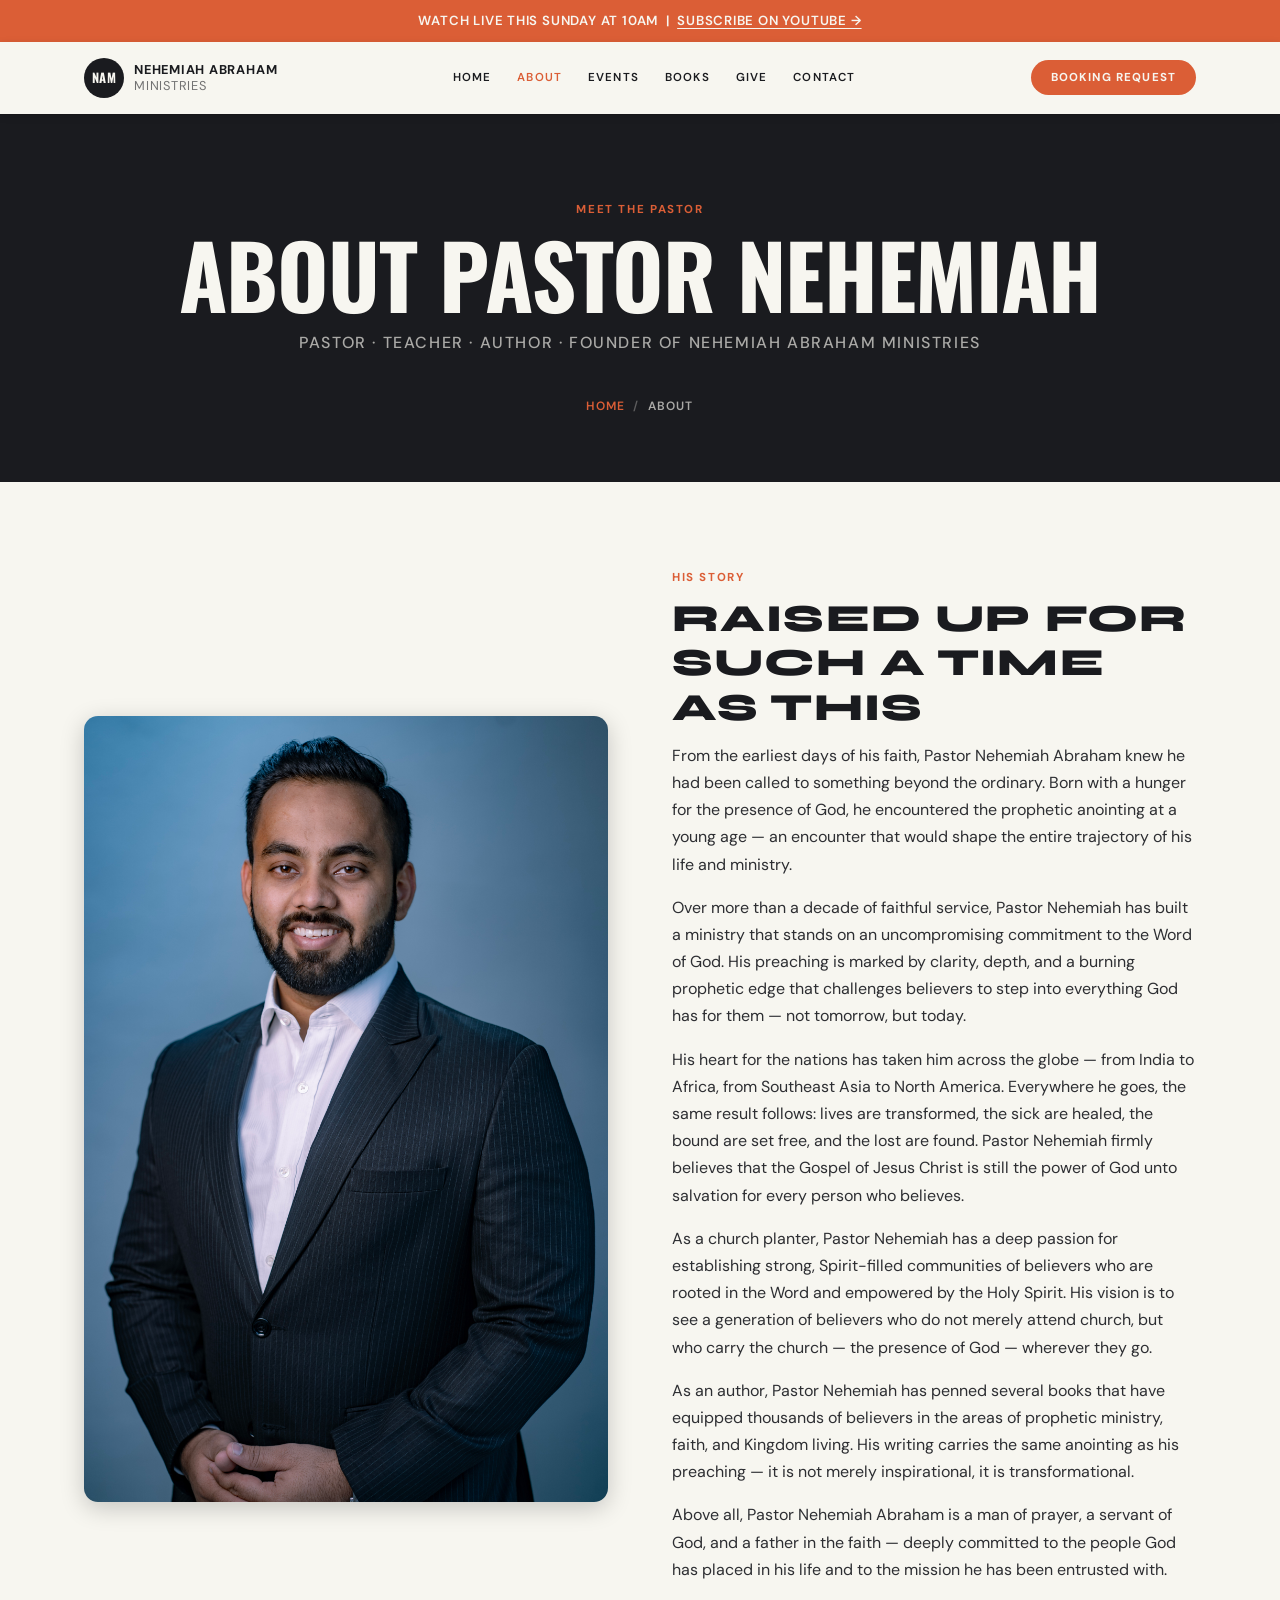
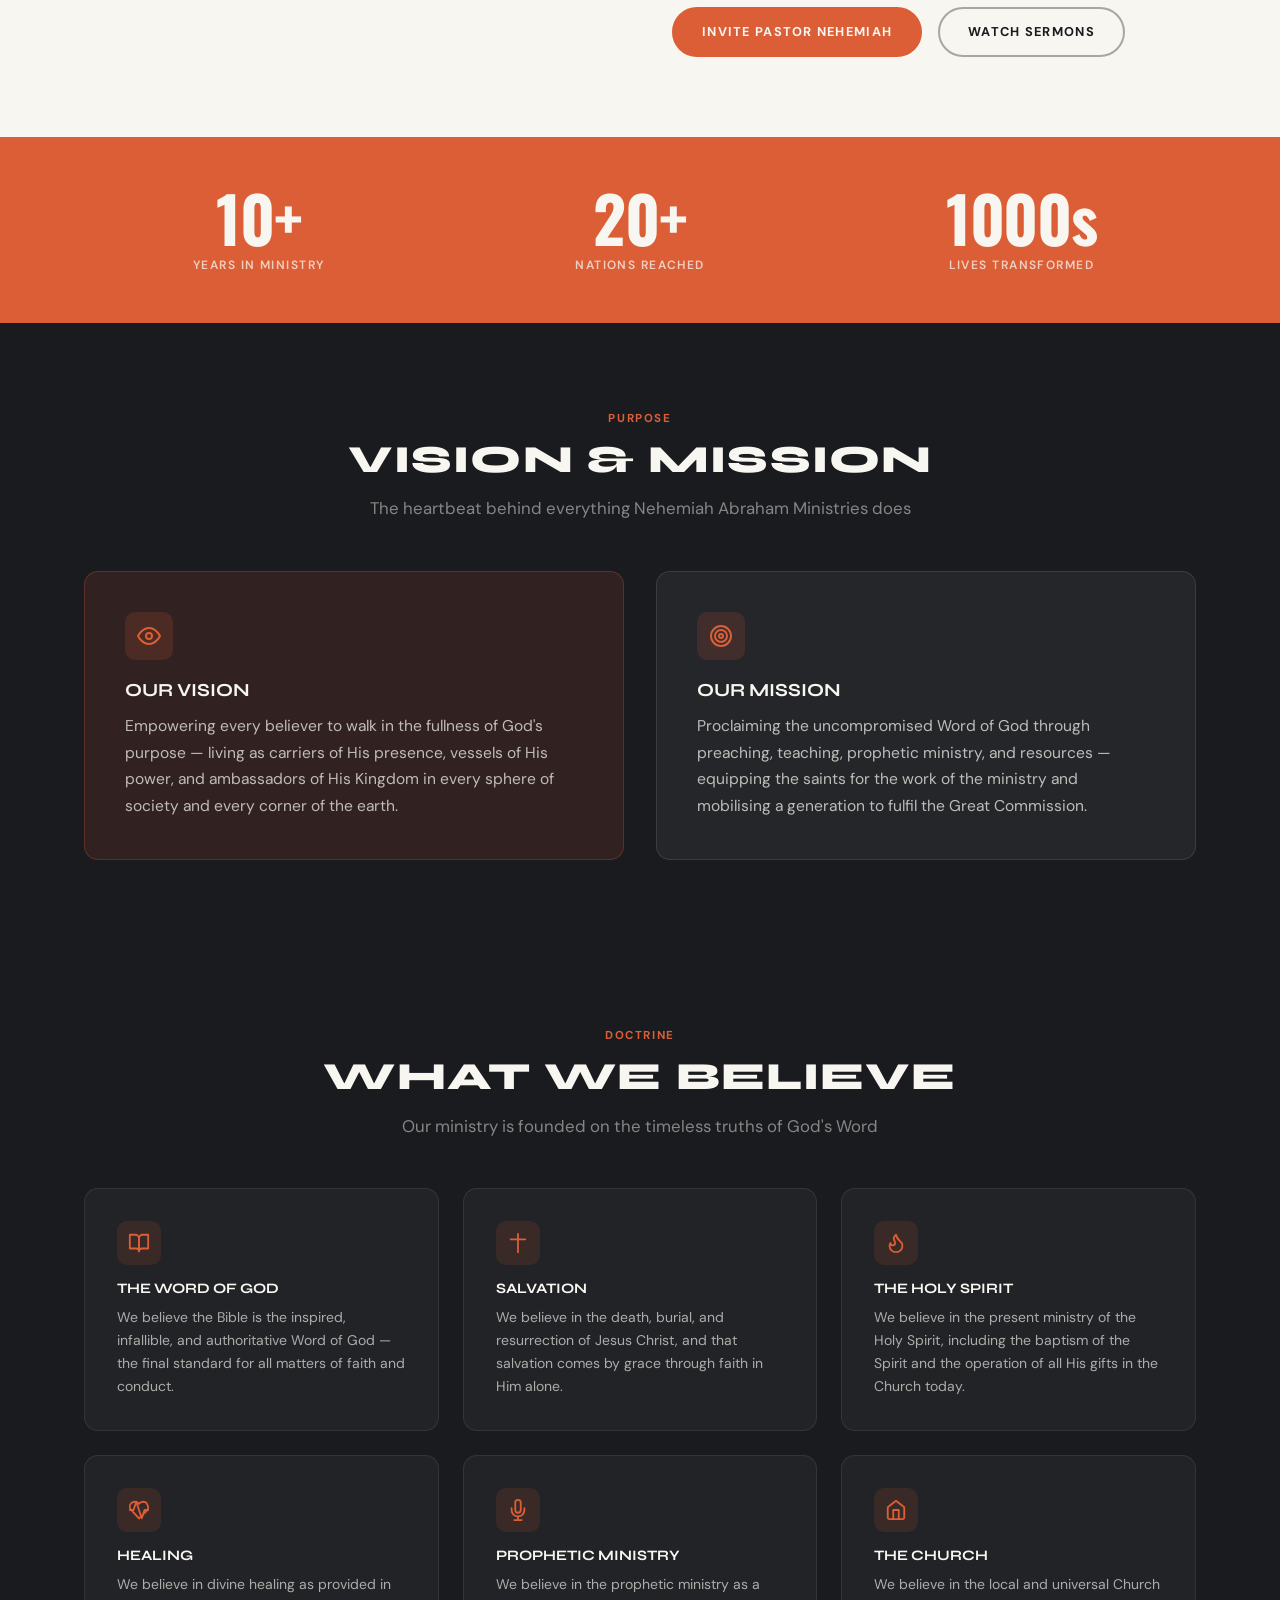
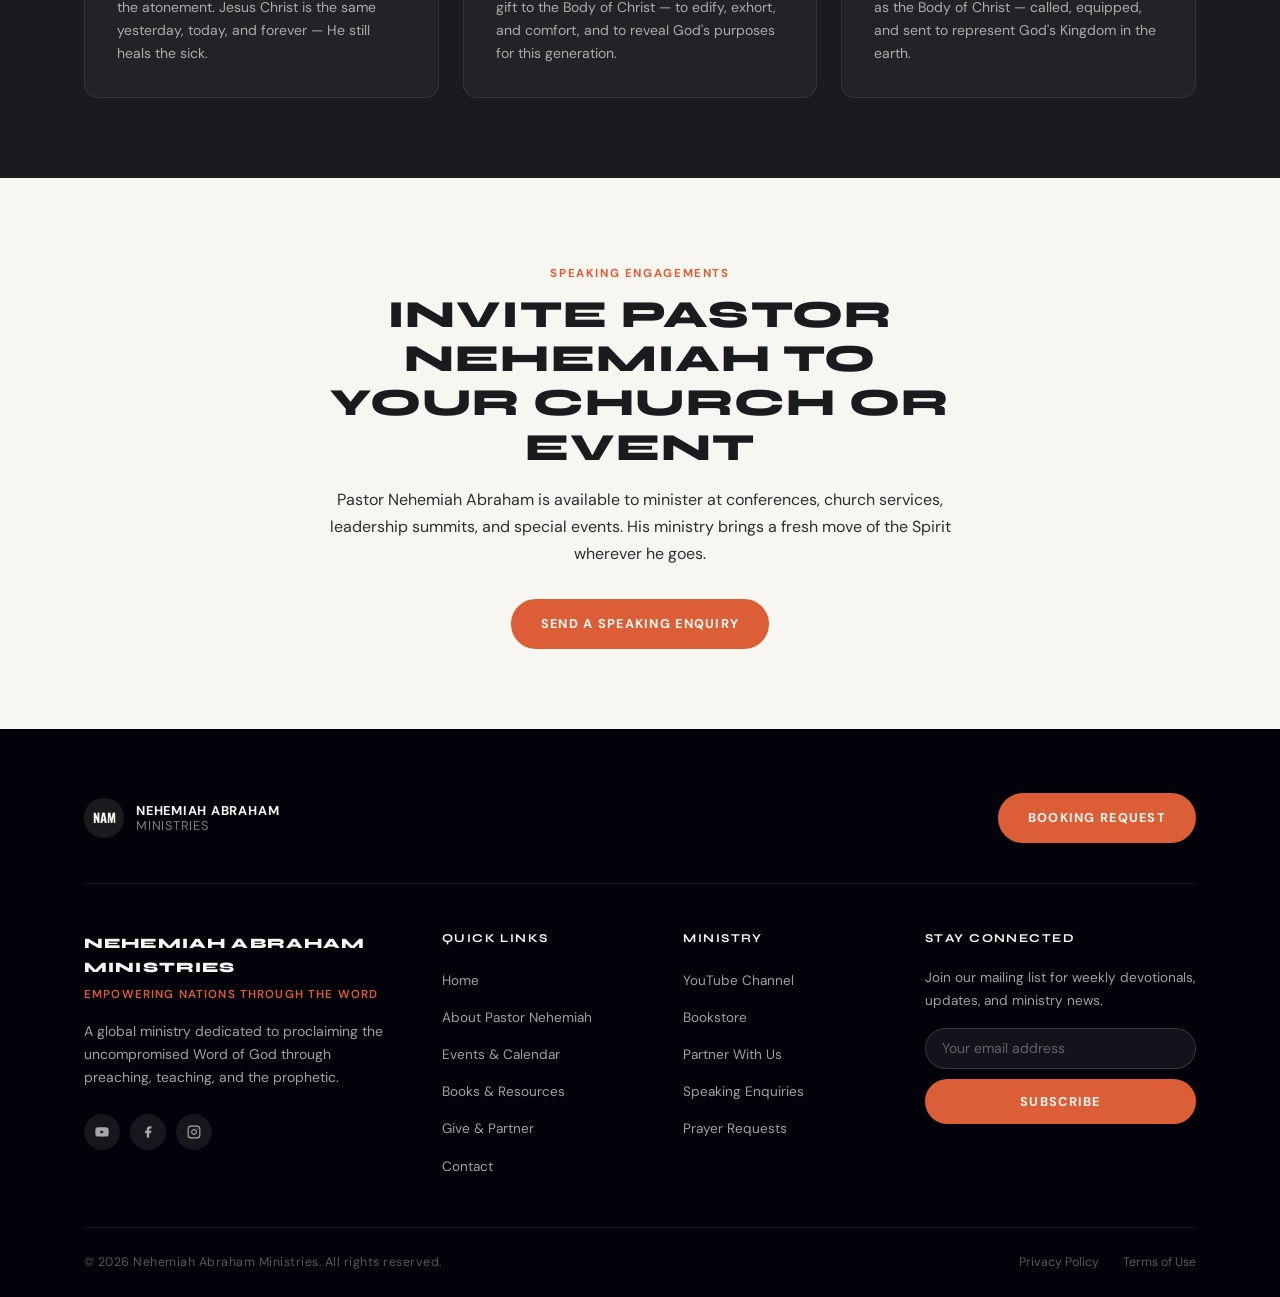
==== about.html @ fdcc4d50 "Initial commit — Nehemiah Abraham Ministries website" ====
<!DOCTYPE html>
<html lang="en">
<head>
  <meta charset="UTF-8" />
  <meta name="viewport" content="width=device-width, initial-scale=1.0" />
  <meta name="description" content="Learn about Pastor Nehemiah Abraham — pastor, teacher, author, and founder of Nehemiah Abraham Ministries." />
  <title>About Pastor Nehemiah Abraham | Nehemiah Abraham Ministries</title>
  <link rel="preconnect" href="https://fonts.googleapis.com" />
  <link rel="preconnect" href="https://fonts.gstatic.com" crossorigin />
  <link href="https://fonts.googleapis.com/css2?family=Oswald:wght@400;700&family=Syne:wght@700;800&family=DM+Sans:opsz,wght@9..40,400;9..40,500;9..40,600;9..40,700&display=swap" rel="stylesheet" />
  <link rel="stylesheet" href="css/style.css" />
</head>
<body>

  <a class="skip-link" href="#main">Skip to main content</a>

  <!-- ===== NOTICE BANNER ===== -->
  <div class="notice-banner">
    Watch LIVE this Sunday at 10AM &nbsp;|&nbsp;
    <a href="https://www.youtube.com/@PastorNehemiahAbraham" target="_blank" rel="noopener">Subscribe on YouTube &rarr;</a>
  </div>

  <!-- ===== NAVBAR ===== -->
  <header class="navbar">
    <div class="container">
      <div class="navbar__inner">
        <a href="index.html" class="navbar__brand">
          <div class="navbar__brand-icon">NAM</div>
          <div class="navbar__brand-name">
            Nehemiah Abraham
            <span>Ministries</span>
          </div>
        </a>
        <nav class="navbar__nav" id="nav-menu" aria-label="Main navigation">
          <a href="index.html">Home</a>
          <a href="about.html" aria-current="page">About</a>
          <a href="events.html">Events</a>
          <a href="store.html">Books</a>
          <a href="give.html">Give</a>
          <a href="contact.html">Contact</a>
        </nav>
        <a href="booking.html" class="navbar__cta">Booking Request</a>
        <button class="navbar__hamburger" id="hamburger" aria-label="Toggle menu" aria-expanded="false">
          <span></span><span></span><span></span>
        </button>
      </div>
    </div>
  </header>

  <main id="main">

    <!-- ===== PAGE HERO ===== -->
    <section class="page-hero">
      <div class="container">
        <span class="label-tag">Meet the Pastor</span>
        <h1>About Pastor Nehemiah</h1>
        <p>Pastor &middot; Teacher &middot; Author &middot; Founder of Nehemiah Abraham Ministries</p>
        <nav class="breadcrumb" aria-label="Breadcrumb">
          <a href="index.html">Home</a>
          <span class="breadcrumb-sep" aria-hidden="true">/</span>
          <span aria-current="page">About</span>
        </nav>
      </div>
    </section>

    <!-- ===== FULL BIO ===== -->
    <section class="section section--cream">
      <div class="container">
        <div class="about-split">

          <div class="about-split__img">
            <img src="images/11-DSC00060.jpg" alt="Pastor Nehemiah Abraham" width="560" height="700" loading="lazy" />
          </div>

          <div>
            <span class="label-tag">His Story</span>
            <h2 style="color:var(--dark);margin-bottom:0.75rem;">Raised Up for Such a Time as This</h2>

            <p>From the earliest days of his faith, Pastor Nehemiah Abraham knew he had been called to something beyond the ordinary. Born with a hunger for the presence of God, he encountered the prophetic anointing at a young age — an encounter that would shape the entire trajectory of his life and ministry.</p>

            <p>Over more than a decade of faithful service, Pastor Nehemiah has built a ministry that stands on an uncompromising commitment to the Word of God. His preaching is marked by clarity, depth, and a burning prophetic edge that challenges believers to step into everything God has for them — not tomorrow, but today.</p>

            <p>His heart for the nations has taken him across the globe — from India to Africa, from Southeast Asia to North America. Everywhere he goes, the same result follows: lives are transformed, the sick are healed, the bound are set free, and the lost are found. Pastor Nehemiah firmly believes that the Gospel of Jesus Christ is still the power of God unto salvation for every person who believes.</p>

            <p>As a church planter, Pastor Nehemiah has a deep passion for establishing strong, Spirit-filled communities of believers who are rooted in the Word and empowered by the Holy Spirit. His vision is to see a generation of believers who do not merely attend church, but who carry the church — the presence of God — wherever they go.</p>

            <p>As an author, Pastor Nehemiah has penned several books that have equipped thousands of believers in the areas of prophetic ministry, faith, and Kingdom living. His writing carries the same anointing as his preaching — it is not merely inspirational, it is transformational.</p>

            <p>Above all, Pastor Nehemiah Abraham is a man of prayer, a servant of God, and a father in the faith — deeply committed to the people God has placed in his life and to the mission he has been entrusted with.</p>

            <div style="display:flex;gap:1rem;flex-wrap:wrap;margin-top:1.5rem;">
              <a href="contact.html" class="btn btn--orange">Invite Pastor Nehemiah</a>
              <a href="https://www.youtube.com/@PastorNehemiahAbraham" target="_blank" rel="noopener" class="btn btn--outline-dark">Watch Sermons</a>
            </div>
          </div>

        </div>
      </div>
    </section>

    <!-- ===== STATS STRIP ===== -->
    <div class="stats-strip">
      <div class="container">
        <div class="stats-strip__inner">
          <div class="stat-item">
            <span class="stat-item__number">10+</span>
            <span class="stat-item__label">Years in Ministry</span>
          </div>
          <div class="stat-item">
            <span class="stat-item__number">20+</span>
            <span class="stat-item__label">Nations Reached</span>
          </div>
          <div class="stat-item">
            <span class="stat-item__number">1000s</span>
            <span class="stat-item__label">Lives Transformed</span>
          </div>
        </div>
      </div>
    </div>

    <!-- ===== VISION & MISSION ===== -->
    <section class="section section--dark">
      <div class="container">

        <div class="section__header">
          <span class="label-tag">Purpose</span>
          <h2 style="color:var(--cream);">Vision &amp; Mission</h2>
          <p style="color:var(--muted);">The heartbeat behind everything Nehemiah Abraham Ministries does</p>
        </div>

        <div class="vm-cards">

          <div class="vm-card vm-card--vision">
            <div class="vm-card__icon" aria-hidden="true">
              <!-- Eye / vision icon -->
              <svg width="24" height="24" viewBox="0 0 24 24" fill="none" stroke="currentColor" stroke-width="2" stroke-linecap="round" stroke-linejoin="round"><path d="M1 12s4-8 11-8 11 8 11 8-4 8-11 8-11-8-11-8z"/><circle cx="12" cy="12" r="3"/></svg>
            </div>
            <h3>Our Vision</h3>
            <p>Empowering every believer to walk in the fullness of God's purpose — living as carriers of His presence, vessels of His power, and ambassadors of His Kingdom in every sphere of society and every corner of the earth.</p>
          </div>

          <div class="vm-card vm-card--mission">
            <div class="vm-card__icon" aria-hidden="true">
              <!-- Target / mission icon -->
              <svg width="24" height="24" viewBox="0 0 24 24" fill="none" stroke="currentColor" stroke-width="2" stroke-linecap="round" stroke-linejoin="round"><circle cx="12" cy="12" r="10"/><circle cx="12" cy="12" r="6"/><circle cx="12" cy="12" r="2"/></svg>
            </div>
            <h3>Our Mission</h3>
            <p>Proclaiming the uncompromised Word of God through preaching, teaching, prophetic ministry, and resources — equipping the saints for the work of the ministry and mobilising a generation to fulfil the Great Commission.</p>
          </div>

        </div>

      </div>
    </section>

    <!-- ===== WHAT WE BELIEVE ===== -->
    <section class="section section--dark">
      <div class="container">

        <div class="section__header">
          <span class="label-tag">Doctrine</span>
          <h2 style="color:var(--cream);">What We Believe</h2>
          <p style="color:var(--muted);">Our ministry is founded on the timeless truths of God's Word</p>
        </div>

        <div class="doctrine-grid">

          <div class="doctrine-card">
            <div class="doctrine-card__icon" aria-hidden="true">
              <!-- Open book -->
              <svg viewBox="0 0 24 24" fill="none" stroke="currentColor" stroke-width="2" stroke-linecap="round" stroke-linejoin="round"><path d="M2 3h6a4 4 0 0 1 4 4v14a3 3 0 0 0-3-3H2z"/><path d="M22 3h-6a4 4 0 0 0-4 4v14a3 3 0 0 1 3-3h7z"/></svg>
            </div>
            <h4>The Word of God</h4>
            <p>We believe the Bible is the inspired, infallible, and authoritative Word of God — the final standard for all matters of faith and conduct.</p>
          </div>

          <div class="doctrine-card">
            <div class="doctrine-card__icon" aria-hidden="true">
              <!-- Cross -->
              <svg viewBox="0 0 24 24" fill="none" stroke="currentColor" stroke-width="2" stroke-linecap="round" stroke-linejoin="round"><line x1="12" y1="2" x2="12" y2="22"/><line x1="4" y1="8" x2="20" y2="8"/></svg>
            </div>
            <h4>Salvation</h4>
            <p>We believe in the death, burial, and resurrection of Jesus Christ, and that salvation comes by grace through faith in Him alone.</p>
          </div>

          <div class="doctrine-card">
            <div class="doctrine-card__icon" aria-hidden="true">
              <!-- Flame -->
              <svg viewBox="0 0 24 24" fill="none" stroke="currentColor" stroke-width="2" stroke-linecap="round" stroke-linejoin="round"><path d="M8.5 14.5A2.5 2.5 0 0 0 11 12c0-1.38-.5-2-1-3-1.072-2.143-.224-4.054 2-6 .5 2.5 2 4.9 4 6.5 2 1.6 3 3.5 3 5.5a7 7 0 1 1-14 0c0-1.153.433-2.294 1-3a2.5 2.5 0 0 0 2.5 2.5z"/></svg>
            </div>
            <h4>The Holy Spirit</h4>
            <p>We believe in the present ministry of the Holy Spirit, including the baptism of the Spirit and the operation of all His gifts in the Church today.</p>
          </div>

          <div class="doctrine-card">
            <div class="doctrine-card__icon" aria-hidden="true">
              <!-- Heart pulse -->
              <svg viewBox="0 0 24 24" fill="none" stroke="currentColor" stroke-width="2" stroke-linecap="round" stroke-linejoin="round"><path d="M20.42 4.58a5.4 5.4 0 0 0-7.65 0l-.77.78-.77-.78a5.4 5.4 0 0 0-7.65 7.65l1.06 1.06L12 21.23l7.36-7.14 1.06-1.06a5.4 5.4 0 0 0 0-7.65z"/><polyline points="22 12 18 12 15 21 9 3 6 12 2 12"/></svg>
            </div>
            <h4>Healing</h4>
            <p>We believe in divine healing as provided in the atonement. Jesus Christ is the same yesterday, today, and forever — He still heals the sick.</p>
          </div>

          <div class="doctrine-card">
            <div class="doctrine-card__icon" aria-hidden="true">
              <!-- Mic -->
              <svg viewBox="0 0 24 24" fill="none" stroke="currentColor" stroke-width="2" stroke-linecap="round" stroke-linejoin="round"><path d="M12 1a3 3 0 0 0-3 3v8a3 3 0 0 0 6 0V4a3 3 0 0 0-3-3z"/><path d="M19 10v2a7 7 0 0 1-14 0v-2"/><line x1="12" y1="19" x2="12" y2="23"/><line x1="8" y1="23" x2="16" y2="23"/></svg>
            </div>
            <h4>Prophetic Ministry</h4>
            <p>We believe in the prophetic ministry as a gift to the Body of Christ — to edify, exhort, and comfort, and to reveal God's purposes for this generation.</p>
          </div>

          <div class="doctrine-card">
            <div class="doctrine-card__icon" aria-hidden="true">
              <!-- Building / church -->
              <svg viewBox="0 0 24 24" fill="none" stroke="currentColor" stroke-width="2" stroke-linecap="round" stroke-linejoin="round"><path d="M3 9l9-7 9 7v11a2 2 0 0 1-2 2H5a2 2 0 0 1-2-2z"/><polyline points="9 22 9 12 15 12 15 22"/></svg>
            </div>
            <h4>The Church</h4>
            <p>We believe in the local and universal Church as the Body of Christ — called, equipped, and sent to represent God's Kingdom in the earth.</p>
          </div>

        </div>

      </div>
    </section>

    <!-- ===== SPEAKING CTA ===== -->
    <section class="section section--cream">
      <div class="container">
        <div class="speaking-cta">
          <span class="label-tag">Speaking Engagements</span>
          <h2 style="color:var(--dark);">Invite Pastor Nehemiah to Your Church or Event</h2>
          <p>Pastor Nehemiah Abraham is available to minister at conferences, church services, leadership summits, and special events. His ministry brings a fresh move of the Spirit wherever he goes.</p>
          <a href="contact.html" class="btn btn--orange">Send a Speaking Enquiry</a>
        </div>
      </div>
    </section>

  </main>

  <!-- ===== FOOTER ===== -->
  <footer class="footer">
    <div class="container">

      <div class="footer__top-bar">
        <div class="footer__brand-logo">
          <div class="footer__brand-logo-icon">NAM</div>
          <div class="footer__brand-logo-name">
            Nehemiah Abraham
            <span>Ministries</span>
          </div>
        </div>
        <a href="booking.html" class="btn btn--orange">Booking Request</a>
      </div>

      <div class="footer__grid">
        <div class="footer__col">
          <p class="footer__brand-name">Nehemiah Abraham Ministries</p>
          <p class="footer__brand-sub">Empowering Nations Through the Word</p>
          <p class="footer__tagline">A global ministry dedicated to proclaiming the uncompromised Word of God through preaching, teaching, and the prophetic.</p>
          <div class="footer__social">
            <a href="https://www.youtube.com/@PastorNehemiahAbraham" target="_blank" rel="noopener" class="footer__social-link" aria-label="YouTube">
              <svg width="16" height="16" viewBox="0 0 24 24" fill="currentColor" aria-hidden="true"><path d="M21.8 8s-.2-1.4-.8-2c-.8-.8-1.7-.8-2.1-.9C16.2 5 12 5 12 5s-4.2 0-6.9.1c-.4.1-1.3.1-2.1.9C2.4 6.6 2.2 8 2.2 8S2 9.6 2 11.2v1.5C2 14.3 2.2 16 2.2 16s.2 1.4.8 2c.8.8 1.8.8 2.3.9C6.8 19 12 19 12 19s4.2 0 6.9-.2c.4-.1 1.3-.1 2.1-.9.6-.6.8-2 .8-2S22 14.3 22 12.7v-1.5C22 9.6 21.8 8 21.8 8zM9.7 14.5v-5l5.7 2.5-5.7 2.5z"/></svg>
            </a>
            <a href="#" class="footer__social-link" aria-label="Facebook">
              <svg width="14" height="14" viewBox="0 0 24 24" fill="currentColor" aria-hidden="true"><path d="M18 2h-3a5 5 0 00-5 5v3H7v4h3v8h4v-8h3l1-4h-4V7a1 1 0 011-1h3z"/></svg>
            </a>
            <a href="#" class="footer__social-link" aria-label="Instagram">
              <svg width="14" height="14" viewBox="0 0 24 24" fill="none" stroke="currentColor" stroke-width="2" stroke-linecap="round" stroke-linejoin="round" aria-hidden="true"><rect x="2" y="2" width="20" height="20" rx="5" ry="5"/><path d="M16 11.37A4 4 0 1112.63 8 4 4 0 0116 11.37z"/><line x1="17.5" y1="6.5" x2="17.51" y2="6.5"/></svg>
            </a>
          </div>
        </div>
        <div class="footer__col">
          <h4>Quick Links</h4>
          <ul class="footer__links">
            <li><a href="index.html">Home</a></li>
            <li><a href="about.html">About Pastor Nehemiah</a></li>
            <li><a href="events.html">Events &amp; Calendar</a></li>
            <li><a href="store.html">Books &amp; Resources</a></li>
            <li><a href="give.html">Give &amp; Partner</a></li>
            <li><a href="contact.html">Contact</a></li>
          </ul>
        </div>
        <div class="footer__col">
          <h4>Ministry</h4>
          <ul class="footer__links">
            <li><a href="https://www.youtube.com/@PastorNehemiahAbraham" target="_blank" rel="noopener">YouTube Channel</a></li>
            <li><a href="store.html">Bookstore</a></li>
            <li><a href="give.html">Partner With Us</a></li>
            <li><a href="contact.html">Speaking Enquiries</a></li>
            <li><a href="give.html">Prayer Requests</a></li>
          </ul>
        </div>
        <div class="footer__col">
          <h4>Stay Connected</h4>
          <form action="#" onsubmit="return false" class="footer__newsletter-form">
            <p>Join our mailing list for weekly devotionals, updates, and ministry news.</p>
            <input type="email" placeholder="Your email address" aria-label="Email address" />
            <button type="submit" class="btn btn--orange">Subscribe</button>
          </form>
        </div>
      </div>

      <div class="footer__bottom">
        <p class="footer__copyright">&copy; 2026 Nehemiah Abraham Ministries. All rights reserved.</p>
        <div class="footer__bottom-links">
          <a href="#">Privacy Policy</a>
          <a href="#">Terms of Use</a>
        </div>
      </div>

    </div>
  </footer>

  <script>
    const hamburger = document.getElementById('hamburger');
    const navMenu = document.getElementById('nav-menu');
    hamburger.addEventListener('click', function() {
      const isOpen = navMenu.classList.toggle('is-open');
      hamburger.classList.toggle('is-open', isOpen);
      hamburger.setAttribute('aria-expanded', String(isOpen));
    });
    document.querySelectorAll('.navbar__nav a').forEach(link => {
      link.addEventListener('click', () => {
        navMenu.classList.remove('is-open');
        hamburger.classList.remove('is-open');
        hamburger.setAttribute('aria-expanded', 'false');
      });
    });
  </script>

</body>
</html>
---- css/style.css ----
/* ============================================================
   NEHEMIAH ABRAHAM MINISTRIES — STYLESHEET
   Inspired by pastorsam.com design aesthetic
   ============================================================ */

/* ============================================================
   1. GOOGLE FONTS + CSS CUSTOM PROPERTIES
   ============================================================ */
@import url('https://fonts.googleapis.com/css2?family=Oswald:wght@400;700&family=Syne:wght@700;800&family=DM+Sans:opsz,wght@9..40,400;9..40,500;9..40,600;9..40,700&display=swap');

:root {
  --cream:        #F7F6F0;
  --cream-dim:    rgba(247,246,240,0.72);
  --orange:       #DB5E36;
  --orange-dark:  #B84D2A;
  --black:        #03020B;
  --dark:         #1A1B1F;
  --body-text:    #2D2E32;
  --muted:        rgba(247,246,240,0.65);

  --font-display: 'Oswald', sans-serif;
  --font-heading: 'Syne', sans-serif;
  --font-body:    'DM Sans', system-ui, sans-serif;

  --radius-btn:   999px;
  --radius-card:  8px;
  --radius-lg:    14px;
  --shadow-sm:    0 2px 8px rgba(0,0,0,0.12);
  --shadow-md:    0 6px 24px rgba(0,0,0,0.2);
  --transition:   0.22s ease;
  --max-w:        1160px;
  --nav-h:        72px;
}

/* ============================================================
   2. RESET & BASE
   ============================================================ */
*, *::before, *::after {
  box-sizing: border-box;
  margin: 0;
  padding: 0;
}

html {
  scroll-behavior: smooth;
  -webkit-text-size-adjust: 100%;
}

body {
  font-family: var(--font-body);
  font-size: 1rem;
  line-height: 1.7;
  color: var(--body-text);
  background: var(--cream);
  -webkit-font-smoothing: antialiased;
}

img, video, iframe {
  max-width: 100%;
  display: block;
}

a {
  color: inherit;
  text-decoration: none;
  transition: color var(--transition);
}

ul { list-style: none; }

p { margin-bottom: 1rem; }
p:last-child { margin-bottom: 0; }

/* ============================================================
   3. FOCUS / ACCESSIBILITY
   ============================================================ */
.skip-link {
  position: absolute;
  top: -100%;
  left: 1rem;
  z-index: 9999;
  background: var(--orange);
  color: var(--cream);
  font-family: var(--font-body);
  font-weight: 700;
  font-size: 0.875rem;
  padding: 0.5rem 1.25rem;
  border-radius: var(--radius-btn);
  text-transform: uppercase;
  letter-spacing: 0.1em;
  transition: top var(--transition);
}
.skip-link:focus-visible {
  top: 1rem;
  outline: 3px solid var(--cream);
  outline-offset: 2px;
}

:focus-visible {
  outline: 2px solid var(--orange);
  outline-offset: 3px;
}

/* ============================================================
   4. TYPOGRAPHY
   ============================================================ */
h1, h2, h3, h4, h5, h6 {
  line-height: 1.15;
  text-transform: uppercase;
}

h2 {
  font-family: var(--font-heading);
  font-weight: 800;
  font-size: clamp(1.6rem, 3.5vw, 2.4rem);
  letter-spacing: 0.03em;
}

h3 {
  font-family: var(--font-heading);
  font-weight: 700;
  font-size: clamp(1.1rem, 2vw, 1.35rem);
}

h4 {
  font-family: var(--font-heading);
  font-weight: 700;
  font-size: 1rem;
}

.label-tag {
  display: inline-block;
  font-family: var(--font-body);
  font-size: 0.72rem;
  font-weight: 700;
  letter-spacing: 0.14em;
  text-transform: uppercase;
  color: var(--orange);
  margin-bottom: 0.6rem;
}

/* ============================================================
   5. LAYOUT UTILITIES
   ============================================================ */
.container {
  width: 100%;
  max-width: var(--max-w);
  margin-inline: auto;
  padding-inline: 1.5rem;
}

.section {
  padding-block: 5rem;
}

.section--cream { background: var(--cream); color: var(--body-text); }
.section--dark   { background: var(--dark);  color: var(--cream); }
.section--black  { background: var(--black); color: var(--cream); }

.section__header {
  text-align: center;
  margin-bottom: 3rem;
}
.section__header h2 { margin-bottom: 0.5rem; }
.section__header p  { margin-top: 0.75rem; opacity: 0.75; font-size: 1.05rem; }

.section__cta-link {
  text-align: center;
  margin-top: 2.5rem;
}
.section__cta-link a {
  font-family: var(--font-body);
  font-weight: 600;
  font-size: 0.875rem;
  letter-spacing: 0.1em;
  text-transform: uppercase;
  color: var(--orange);
  border-bottom: 1px solid var(--orange);
  padding-bottom: 2px;
  transition: opacity var(--transition);
}
.section__cta-link a:hover { opacity: 0.75; }

/* ============================================================
   6. NOTICE BANNER
   ============================================================ */
.notice-banner {
  background: var(--orange);
  color: var(--cream);
  text-align: center;
  padding: 0.6rem 1rem;
  font-family: var(--font-body);
  font-size: 0.825rem;
  font-weight: 600;
  letter-spacing: 0.06em;
  text-transform: uppercase;
}
.notice-banner a {
  color: var(--cream);
  text-decoration: underline;
  text-underline-offset: 3px;
}
.notice-banner a:hover { opacity: 0.8; }

/* ============================================================
   7. NAVBAR
   ============================================================ */
.navbar {
  position: sticky;
  top: 0;
  z-index: 1000;
  background: var(--cream);
  box-shadow: 0 1px 0 rgba(0,0,0,0.08), var(--shadow-sm);
  height: var(--nav-h);
}

.navbar__inner {
  display: flex;
  align-items: center;
  gap: 1.5rem;
  height: var(--nav-h);
}

.navbar__brand {
  display: flex;
  align-items: center;
  gap: 0.625rem;
  flex-shrink: 0;
  text-decoration: none;
}

.navbar__brand-icon {
  width: 40px;
  height: 40px;
  border-radius: 50%;
  background: var(--dark);
  color: var(--cream);
  font-family: var(--font-display);
  font-weight: 700;
  font-size: 0.8rem;
  letter-spacing: 0.05em;
  display: flex;
  align-items: center;
  justify-content: center;
  flex-shrink: 0;
}

.navbar__brand-name {
  font-family: var(--font-body);
  font-weight: 700;
  font-size: 0.8rem;
  text-transform: uppercase;
  letter-spacing: 0.06em;
  color: var(--dark);
  line-height: 1.2;
}
.navbar__brand-name span {
  display: block;
  font-weight: 400;
  opacity: 0.6;
}

.navbar__nav {
  display: flex;
  align-items: center;
  gap: 0.125rem;
  margin-inline: auto;
}

.navbar__nav a {
  font-family: var(--font-body);
  font-weight: 600;
  font-size: 0.72rem;
  text-transform: uppercase;
  letter-spacing: 0.1em;
  color: var(--dark);
  padding: 0.375rem 0.75rem;
  border-radius: 4px;
  transition: color var(--transition), background var(--transition);
}
.navbar__nav a:hover,
.navbar__nav a.active,
.navbar__nav a[aria-current="page"] {
  color: var(--orange);
}

.navbar__cta {
  flex-shrink: 0;
  background: var(--orange);
  color: var(--cream);
  font-family: var(--font-body);
  font-weight: 700;
  font-size: 0.72rem;
  text-transform: uppercase;
  letter-spacing: 0.1em;
  padding: 0.5rem 1.25rem;
  border-radius: var(--radius-btn);
  transition: background var(--transition);
  white-space: nowrap;
}
.navbar__cta:hover { background: var(--orange-dark); color: var(--cream); }

.navbar__hamburger {
  display: none;
  flex-direction: column;
  justify-content: center;
  align-items: center;
  gap: 5px;
  width: 44px;
  height: 44px;
  padding: 10px;
  background: none;
  border: none;
  cursor: pointer;
  flex-shrink: 0;
  border-radius: 4px;
}
.navbar__hamburger span {
  display: block;
  width: 22px;
  height: 2px;
  background: var(--dark);
  border-radius: 2px;
  transition: transform var(--transition), opacity var(--transition);
  transform-origin: center;
}
.navbar__hamburger:focus-visible {
  outline: 2px solid var(--orange);
  outline-offset: 2px;
}
.navbar__hamburger.is-open span:nth-child(1) { transform: translateY(7px) rotate(45deg); }
.navbar__hamburger.is-open span:nth-child(2) { opacity: 0; }
.navbar__hamburger.is-open span:nth-child(3) { transform: translateY(-7px) rotate(-45deg); }

/* ============================================================
   8. HERO (index only)
   ============================================================ */
.hero {
  background: var(--dark);
  height: 720px;
  display: grid;
  grid-template-columns: 1fr 1fr;
  align-items: stretch;
  overflow: hidden;
}

.hero__content {
  display: flex;
  flex-direction: column;
  justify-content: center;
  padding-top: 4rem;
  padding-bottom: 5rem;
  padding-left: clamp(2rem, 6vw, 6rem);
  padding-right: 3rem;
}

.hero__label {
  font-family: var(--font-body);
  font-size: 0.72rem;
  font-weight: 700;
  text-transform: uppercase;
  letter-spacing: 0.14em;
  color: var(--orange);
  margin-bottom: 1.5rem;
}

.hero__stacked {
  line-height: 0.92;
  margin-bottom: 1.5rem;
}
.hero__stacked .line-display {
  display: block;
  font-family: var(--font-display);
  font-weight: 700;
  font-size: clamp(3rem, 7.5vw, 6.5rem);
  text-transform: uppercase;
  letter-spacing: -0.01em;
}
.hero__stacked .line-heading {
  display: block;
  font-family: var(--font-heading);
  font-weight: 800;
  font-size: clamp(1.4rem, 3.5vw, 2.6rem);
  text-transform: uppercase;
  letter-spacing: 0.08em;
  margin-block: 0.5rem;
}
.hero__stacked .c-orange { color: var(--orange); }
.hero__stacked .c-cream  { color: var(--cream); }

.hero__body {
  color: var(--cream-dim);
  font-size: 1.05rem;
  margin-bottom: 2rem;
  max-width: 480px;
}

.hero__actions {
  display: flex;
  gap: 1rem;
  flex-wrap: wrap;
  margin-bottom: 1.5rem;
}

.hero__trust {
  display: flex;
  align-items: center;
  gap: 0.5rem;
  font-family: var(--font-body);
  font-size: 0.8rem;
  color: var(--muted);
  letter-spacing: 0.04em;
}
.hero__trust svg { flex-shrink: 0; color: var(--orange); }

.hero__image-col {
  position: relative;
  overflow: hidden;
}
.hero__image-col::before {
  content: '';
  position: absolute;
  inset: 0;
  left: 0;
  width: 120px;
  background: linear-gradient(to right, var(--dark), transparent);
  z-index: 1;
  pointer-events: none;
}
.hero__image-col img {
  width: 100%;
  height: 100%;
  object-fit: cover;
  object-position: center center;
}

/* ============================================================
   9. MARQUEE STRIP
   ============================================================ */
.marquee-section {
  background: var(--black);
  overflow: hidden;
  padding-block: 0;
  border-bottom: 3px solid var(--orange);
}

.marquee-section__track {
  display: flex;
  gap: 0;
  white-space: nowrap;
  animation: marquee-scroll 22s linear infinite;
}

.marquee-section__item {
  display: inline-flex;
  align-items: center;
  gap: 1.25rem;
  padding-inline: 2.5rem;
  padding-block: 1rem;
}

.marquee-section__word {
  font-family: var(--font-display);
  font-weight: 700;
  text-transform: uppercase;
  color: var(--cream);
  line-height: 1;
}

.marquee-section__word--sm {
  font-size: clamp(1rem, 2vw, 1.4rem);
  letter-spacing: 0.12em;
  opacity: 0.75;
}

.marquee-section__word--lg {
  font-size: clamp(2rem, 4vw, 3.25rem);
  letter-spacing: -0.01em;
}

.marquee-section__logo {
  display: flex;
  align-items: center;
  justify-content: center;
  width: clamp(36px, 4vw, 52px);
  height: clamp(36px, 4vw, 52px);
  border-radius: 50%;
  border: 2px solid rgba(247,246,240,0.4);
  font-family: var(--font-display);
  font-weight: 700;
  font-size: clamp(0.6rem, 1.2vw, 0.85rem);
  color: var(--cream);
  flex-shrink: 0;
  letter-spacing: 0.05em;
}

@keyframes marquee-scroll {
  from { transform: translateX(0); }
  to   { transform: translateX(-50%); }
}

@media (prefers-reduced-motion: reduce) {
  .marquee-section__track { animation: none; }
}

/* ============================================================
   10. ABOUT SPLIT
   ============================================================ */
.about-split {
  display: grid;
  grid-template-columns: 1fr 1fr;
  gap: 4rem;
  align-items: center;
}

.about-split__img {
  position: relative;
  border-radius: var(--radius-lg);
  overflow: hidden;
  box-shadow: var(--shadow-md);
}
.about-split__img img {
  width: 100%;
  height: 100%;
  object-fit: cover;
  display: block;
}

.about-split__text h2 {
  color: var(--dark);
  margin-bottom: 0.5rem;
}

.about-split__text p {
  color: var(--body-text);
  margin-bottom: 1rem;
}

/* Big editorial heading variant for about snippet on index */
.about-split__heading-editorial {
  font-family: var(--font-display);
  font-weight: 700;
  font-size: clamp(3rem, 7vw, 5.5rem);
  text-transform: uppercase;
  line-height: 0.9;
  margin-bottom: 1.5rem;
}
.about-split__heading-editorial .line-orange { color: var(--orange); }
.about-split__heading-editorial .line-dark   { color: var(--dark); }

/* ============================================================
   11. BUTTONS
   ============================================================ */
.btn {
  display: inline-flex;
  align-items: center;
  gap: 0.5rem;
  font-family: var(--font-body);
  font-weight: 700;
  font-size: 0.8rem;
  text-transform: uppercase;
  letter-spacing: 0.1em;
  padding: 0.75rem 1.75rem;
  border-radius: var(--radius-btn);
  border: 2px solid transparent;
  cursor: pointer;
  transition: background var(--transition), color var(--transition), border-color var(--transition);
  text-decoration: none;
  white-space: nowrap;
}

.btn--orange {
  background: var(--orange);
  color: var(--cream);
  border-color: var(--orange);
}
.btn--orange:hover { background: var(--orange-dark); border-color: var(--orange-dark); color: var(--cream); }

.btn--dark {
  background: var(--dark);
  color: var(--cream);
  border-color: var(--dark);
}
.btn--dark:hover { background: var(--cream); color: var(--dark); border-color: var(--dark); }

.btn--cream {
  background: var(--cream);
  color: var(--dark);
  border-color: var(--cream);
}
.btn--cream:hover { background: transparent; color: var(--cream); border-color: var(--cream); }

.btn--outline {
  background: transparent;
  color: var(--cream);
  border-color: rgba(247,246,240,0.45);
}
.btn--outline:hover { background: var(--cream); color: var(--dark); border-color: var(--cream); }

.btn--outline-dark {
  background: transparent;
  color: var(--dark);
  border-color: rgba(45,46,50,0.4);
}
.btn--outline-dark:hover { background: var(--dark); color: var(--cream); border-color: var(--dark); }

/* ============================================================
   12. SERMON CARDS
   ============================================================ */
.sermons-grid {
  display: grid;
  grid-template-columns: repeat(3, 1fr);
  gap: 1.5rem;
}

.sermon-card {
  background: rgba(255,255,255,0.05);
  border-radius: var(--radius-lg);
  overflow: hidden;
  border: 1px solid rgba(247,246,240,0.08);
  transition: transform var(--transition), box-shadow var(--transition);
}
.sermon-card:hover {
  transform: translateY(-4px);
  box-shadow: var(--shadow-md);
}

.sermon-card__thumb {
  position: relative;
  aspect-ratio: 16/9;
  background: linear-gradient(135deg, #2a1f17 0%, #4a2510 100%);
  display: flex;
  align-items: center;
  justify-content: center;
}
.sermon-card__thumb--2 { background: linear-gradient(135deg, #0d4a72 0%, #1A6FA8 100%); }
.sermon-card__thumb--3 { background: linear-gradient(135deg, #1A2332 0%, #2d7db5 100%); }

.sermon-card__thumb-text {
  position: absolute;
  top: 0.75rem;
  left: 0.75rem;
  font-family: var(--font-body);
  font-size: 0.65rem;
  font-weight: 600;
  text-transform: uppercase;
  letter-spacing: 0.1em;
  color: rgba(247,246,240,0.6);
}

.sermon-card__play {
  width: 52px;
  height: 52px;
  border-radius: 50%;
  background: rgba(219,94,54,0.9);
  display: flex;
  align-items: center;
  justify-content: center;
  transition: background var(--transition), transform var(--transition);
}
.sermon-card:hover .sermon-card__play {
  background: var(--orange);
  transform: scale(1.1);
}
.sermon-card__play svg {
  width: 20px;
  height: 20px;
  fill: var(--cream);
  margin-left: 3px;
}

.sermon-card__body {
  padding: 1.5rem;
}

.sermon-card__meta {
  display: flex;
  align-items: center;
  gap: 0.75rem;
  margin-bottom: 0.75rem;
  font-family: var(--font-body);
  font-size: 0.72rem;
  font-weight: 600;
  text-transform: uppercase;
  letter-spacing: 0.08em;
  color: var(--muted);
}

.sermon-card__tag {
  background: rgba(219,94,54,0.2);
  color: var(--orange);
  padding: 0.2rem 0.6rem;
  border-radius: 999px;
}

.sermon-card h3 {
  font-family: var(--font-heading);
  font-size: 1rem;
  font-weight: 700;
  color: var(--cream);
  text-transform: uppercase;
  letter-spacing: 0.04em;
  margin-bottom: 0.5rem;
}

.sermon-card p {
  font-size: 0.875rem;
  color: var(--muted);
  margin-bottom: 1.25rem;
}

/* ============================================================
   13. FEATURED BOOK
   ============================================================ */
.single-book-feature {
  display: grid;
  grid-template-columns: 280px 1fr;
  gap: 4rem;
  align-items: center;
}

.single-book-feature__cover {
  border-radius: var(--radius-card);
  aspect-ratio: 3/4;
  overflow: hidden;
  box-shadow: var(--shadow-md);
}

.single-book-feature__cover-label {
  font-family: var(--font-body);
  font-size: 0.6rem;
  font-weight: 700;
  letter-spacing: 0.15em;
  text-transform: uppercase;
  color: rgba(247,246,240,0.6);
  margin-bottom: 0.5rem;
}

.single-book-feature__cover-title {
  font-family: var(--font-display);
  font-weight: 700;
  font-size: 1.5rem;
  text-transform: uppercase;
  letter-spacing: 0.04em;
  color: var(--cream);
  line-height: 1.1;
  margin-bottom: 1rem;
}

.single-book-feature__cover-line {
  height: 3px;
  width: 40px;
  background: var(--orange);
  border-radius: 2px;
}

.single-book-feature__info .star-rating {
  color: var(--orange);
  font-size: 1rem;
  letter-spacing: 0.1em;
  margin-bottom: 0.5rem;
}

.single-book-feature__info h3 {
  font-family: var(--font-heading);
  font-weight: 800;
  font-size: clamp(1.3rem, 2.5vw, 1.8rem);
  color: var(--body-text);
  margin-bottom: 1rem;
}

.single-book-feature__info p {
  color: var(--body-text);
  font-size: 1rem;
  margin-bottom: 1rem;
}

.book-price {
  font-family: var(--font-display);
  font-weight: 700;
  font-size: 1.5rem;
  color: var(--orange);
}

.book-meta {
  font-size: 0.85rem;
  color: var(--body-text);
  opacity: 0.65;
}

.book-actions {
  display: flex;
  gap: 1rem;
  flex-wrap: wrap;
  margin-top: 1.5rem;
}

/* ============================================================
   14. PARTNER CTA
   ============================================================ */
.partner-cta {
  text-align: center;
  max-width: 780px;
  margin-inline: auto;
  padding-block: 2rem;
}

.partner-cta__heading {
  font-family: var(--font-display);
  font-weight: 700;
  font-size: clamp(2.5rem, 6vw, 5rem);
  text-transform: uppercase;
  line-height: 0.95;
  color: var(--cream);
  margin-bottom: 1.5rem;
}
.partner-cta__heading .line-orange { color: var(--orange); }

.partner-cta__body {
  color: var(--muted);
  font-size: 1.05rem;
  margin-bottom: 1.5rem;
  max-width: 600px;
  margin-inline: auto;
}

.partner-cta blockquote {
  font-style: italic;
  color: var(--muted);
  font-size: 1rem;
  margin-bottom: 2rem;
  line-height: 1.8;
}
.partner-cta blockquote cite {
  display: block;
  font-style: normal;
  font-size: 0.88rem;
  color: var(--orange);
  margin-top: 0.5rem;
  font-weight: 700;
}

/* ============================================================
   15. YOUTUBE SECTION
   ============================================================ */
.yt-channel-card {
  display: flex;
  align-items: center;
  justify-content: space-between;
  gap: 2rem;
  background: rgba(255,255,255,0.05);
  border: 1px solid rgba(255,255,255,0.1);
  border-radius: var(--radius-lg);
  padding: 2rem 2.5rem;
  text-decoration: none;
  transition: background var(--transition), border-color var(--transition);
}
.yt-channel-card:hover {
  background: rgba(255,255,255,0.08);
  border-color: var(--orange);
}
.yt-channel-card__left {
  display: flex;
  align-items: center;
  gap: 1.5rem;
}
.yt-channel-card__icon {
  width: 56px;
  height: 56px;
  border-radius: 50%;
  background: var(--orange);
  display: flex;
  align-items: center;
  justify-content: center;
  flex-shrink: 0;
}
.yt-channel-card__icon svg {
  width: 28px;
  height: 28px;
  fill: var(--cream);
}
.yt-channel-card__handle {
  font-family: var(--font-display);
  font-size: clamp(1.1rem, 2vw, 1.4rem);
  font-weight: 700;
  color: var(--cream);
  text-transform: uppercase;
  letter-spacing: 0.02em;
  margin: 0 0 0.25rem;
}
.yt-channel-card__sub {
  font-size: 0.9rem;
  color: var(--muted);
  margin: 0;
}
.yt-channel-card__cta {
  flex-shrink: 0;
}
@media (max-width: 640px) {
  .yt-channel-card {
    flex-direction: column;
    align-items: flex-start;
    padding: 1.5rem;
  }
  .yt-channel-card__cta { width: 100%; }
  .yt-channel-card__cta .btn { width: 100%; justify-content: center; }
}

.yt-grid {
  display: grid;
  grid-template-columns: repeat(3, 1fr);
  gap: 1.5rem;
}

.yt-item { }

.yt-placeholder {
  display: block;
  aspect-ratio: 16/9;
  background: linear-gradient(135deg, #1a120c 0%, #3a1f0d 100%);
  border-radius: var(--radius-card);
  position: relative;
  overflow: hidden;
  transition: transform var(--transition);
}
.yt-placeholder:hover { transform: scale(1.02); }
.yt-placeholder--2 { background: linear-gradient(135deg, #0d3a5c 0%, #1A6FA8 100%); }
.yt-placeholder--3 { background: linear-gradient(135deg, #1A2332 0%, #243148 100%); }

.yt-placeholder__play {
  position: absolute;
  inset: 0;
  display: flex;
  align-items: center;
  justify-content: center;
}
.yt-placeholder__play svg {
  width: 40px;
  height: 40px;
  fill: var(--cream);
  opacity: 0.8;
  transition: opacity var(--transition), transform var(--transition);
}
.yt-placeholder:hover .yt-placeholder__play svg {
  opacity: 1;
  transform: scale(1.15);
}

.yt-item__title {
  font-family: var(--font-body);
  font-size: 0.875rem;
  font-weight: 600;
  color: var(--muted);
  margin-top: 0.75rem;
  text-transform: uppercase;
  letter-spacing: 0.04em;
}

/* ============================================================
   16. TESTIMONIALS
   ============================================================ */
.testimonials-grid {
  display: grid;
  grid-template-columns: repeat(3, 1fr);
  gap: 1.5rem;
}

.testimonial-card {
  background: var(--dark);
  border-radius: var(--radius-lg);
  padding: 2rem;
  border: 1px solid rgba(247,246,240,0.07);
  display: flex;
  flex-direction: column;
  gap: 1.25rem;
}

.testimonial-card p {
  color: var(--cream-dim);
  font-size: 0.975rem;
  font-style: italic;
  line-height: 1.7;
  flex: 1;
}

.testimonial-card__name {
  display: block;
  font-family: var(--font-heading);
  font-weight: 700;
  font-size: 0.85rem;
  text-transform: uppercase;
  letter-spacing: 0.08em;
  color: var(--cream);
}

.testimonial-card__role {
  display: block;
  font-family: var(--font-body);
  font-size: 0.75rem;
  font-weight: 500;
  color: var(--orange);
  text-transform: uppercase;
  letter-spacing: 0.1em;
  margin-top: 0.2rem;
}

/* ============================================================
   17. PAGE HERO (inner pages)
   ============================================================ */
.page-hero {
  background: var(--dark);
  padding-block: 5rem 4rem;
  text-align: center;
}

.page-hero h1 {
  font-family: var(--font-display);
  font-weight: 700;
  font-size: clamp(2.5rem, 7vw, 5.5rem);
  text-transform: uppercase;
  letter-spacing: -0.01em;
  color: var(--cream);
  line-height: 1;
  margin-bottom: 0.75rem;
}

.page-hero p {
  font-family: var(--font-body);
  font-size: 1rem;
  color: var(--muted);
  text-transform: uppercase;
  letter-spacing: 0.1em;
  font-weight: 500;
}

.breadcrumb {
  display: inline-flex;
  align-items: center;
  gap: 0.5rem;
  font-family: var(--font-body);
  font-size: 0.75rem;
  font-weight: 600;
  text-transform: uppercase;
  letter-spacing: 0.1em;
  color: var(--muted);
  margin-top: 1.5rem;
}
.breadcrumb a { color: var(--orange); }
.breadcrumb a:hover { opacity: 0.8; }
.breadcrumb-sep { color: rgba(247,246,240,0.3); }

/* ============================================================
   18. STATS STRIP
   ============================================================ */
.stats-strip {
  background: var(--orange);
  padding-block: 3rem;
}

.stats-strip__inner {
  display: grid;
  grid-template-columns: repeat(3, 1fr);
  gap: 2rem;
  text-align: center;
}

.stat-item__number {
  display: block;
  font-family: var(--font-display);
  font-weight: 700;
  font-size: clamp(2.5rem, 5vw, 4rem);
  color: var(--cream);
  letter-spacing: -0.02em;
  line-height: 1;
  margin-bottom: 0.375rem;
}

.stat-item__label {
  display: block;
  font-family: var(--font-body);
  font-size: 0.75rem;
  font-weight: 600;
  text-transform: uppercase;
  letter-spacing: 0.12em;
  color: rgba(247,246,240,0.75);
}

/* ============================================================
   19. VISION & MISSION CARDS
   ============================================================ */
.vm-cards {
  display: grid;
  grid-template-columns: 1fr 1fr;
  gap: 2rem;
}

.vm-card {
  border-radius: var(--radius-lg);
  padding: 2.5rem;
  border: 1px solid rgba(247,246,240,0.1);
}
.vm-card--vision { background: rgba(219,94,54,0.12); border-color: rgba(219,94,54,0.25); }
.vm-card--mission { background: rgba(247,246,240,0.05); }

.vm-card__icon {
  display: flex;
  align-items: center;
  justify-content: center;
  width: 48px;
  height: 48px;
  background: rgba(219,94,54,0.15);
  border-radius: 10px;
  margin-bottom: 1.25rem;
  color: var(--orange);
}

.vm-card h3 {
  color: var(--cream);
  margin-bottom: 0.75rem;
  font-size: 1.15rem;
}

.vm-card p {
  color: var(--cream-dim);
  font-size: 0.975rem;
  line-height: 1.7;
}

/* ============================================================
   20. DOCTRINE GRID
   ============================================================ */
.doctrine-grid {
  display: grid;
  grid-template-columns: repeat(3, 1fr);
  gap: 1.5rem;
}

.doctrine-card {
  background: rgba(247,246,240,0.04);
  border: 1px solid rgba(247,246,240,0.08);
  border-radius: var(--radius-lg);
  padding: 2rem;
  transition: border-color var(--transition), background var(--transition);
}
.doctrine-card:hover {
  background: rgba(247,246,240,0.07);
  border-color: rgba(219,94,54,0.3);
}

.doctrine-card__icon {
  display: flex;
  align-items: center;
  justify-content: center;
  width: 44px;
  height: 44px;
  background: rgba(219,94,54,0.12);
  border-radius: 10px;
  margin-bottom: 1rem;
  color: var(--orange);
}
.doctrine-card__icon svg {
  width: 22px;
  height: 22px;
  stroke: var(--orange);
  stroke-width: 2;
  stroke-linecap: round;
  stroke-linejoin: round;
  fill: none;
}

.doctrine-card h4 {
  color: var(--cream);
  font-size: 0.9rem;
  margin-bottom: 0.5rem;
}

.doctrine-card p {
  color: var(--muted);
  font-size: 0.875rem;
  line-height: 1.65;
}

/* ============================================================
   21. SPEAKING CTA
   ============================================================ */
.speaking-cta {
  text-align: center;
  max-width: 640px;
  margin-inline: auto;
}
.speaking-cta h2 { color: var(--dark); margin-bottom: 1rem; }
.speaking-cta p { color: var(--body-text); margin-bottom: 2rem; }

/* ============================================================
   22. EVENT CARDS
   ============================================================ */
.events-list {
  display: flex;
  flex-direction: column;
  gap: 1.25rem;
  margin-bottom: 3.5rem;
}

.event-card {
  display: grid;
  grid-template-columns: 80px 1fr auto;
  gap: 1.5rem;
  align-items: center;
  background: rgba(247,246,240,0.04);
  border: 1px solid rgba(247,246,240,0.08);
  border-radius: var(--radius-lg);
  padding: 1.5rem;
  transition: border-color var(--transition), background var(--transition);
}
.event-card:hover {
  background: rgba(247,246,240,0.07);
  border-color: rgba(219,94,54,0.3);
}

.event-card__date {
  text-align: center;
  background: rgba(219,94,54,0.15);
  border-radius: var(--radius-card);
  padding: 0.625rem 0.75rem;
  border: 1px solid rgba(219,94,54,0.25);
}

.event-card__day {
  font-family: var(--font-display);
  font-weight: 700;
  font-size: 1.75rem;
  color: var(--orange);
  line-height: 1;
}

.event-card__month {
  font-family: var(--font-body);
  font-size: 0.65rem;
  font-weight: 700;
  text-transform: uppercase;
  letter-spacing: 0.1em;
  color: var(--muted);
  margin-top: 0.2rem;
}

.event-card__cat {
  font-family: var(--font-body);
  font-size: 0.65rem;
  font-weight: 700;
  text-transform: uppercase;
  letter-spacing: 0.12em;
  color: var(--orange);
  margin-bottom: 0.3rem;
}

.event-card__title {
  font-family: var(--font-heading);
  font-weight: 700;
  font-size: 1rem;
  color: var(--cream);
  text-transform: uppercase;
  letter-spacing: 0.04em;
  margin-bottom: 0.3rem;
}

.event-card__meta {
  font-family: var(--font-body);
  font-size: 0.8rem;
  color: var(--muted);
}

.badge {
  display: inline-block;
  font-family: var(--font-body);
  font-size: 0.65rem;
  font-weight: 700;
  text-transform: uppercase;
  letter-spacing: 0.1em;
  padding: 0.3rem 0.75rem;
  border-radius: var(--radius-btn);
}
.badge--green  { background: rgba(34,197,94,0.15);  color: #4ade80; border: 1px solid rgba(34,197,94,0.25); }
.badge--special { background: rgba(219,94,54,0.15); color: var(--orange); border: 1px solid rgba(219,94,54,0.25); }

.events-subheader {
  margin-top: 3.5rem;
  margin-bottom: 1.5rem;
}
.events-subheader h2 {
  font-family: var(--font-heading);
  font-weight: 800;
  font-size: clamp(1.4rem, 3vw, 2rem);
  color: var(--cream);
  text-transform: uppercase;
}

/* ============================================================
   23. VOLUNTEER CTA
   ============================================================ */
.volunteer-cta {
  text-align: center;
  max-width: 600px;
  margin-inline: auto;
}
.volunteer-cta h2 { color: var(--dark); margin-bottom: 0.75rem; }
.volunteer-cta p  { color: var(--body-text); margin-bottom: 2rem; font-size: 1.05rem; }

/* ============================================================
   24. FOOTER
   ============================================================ */
.footer {
  background: var(--black);
  padding-top: 4rem;
  padding-bottom: 0;
}

.footer__top-bar {
  display: flex;
  align-items: center;
  justify-content: space-between;
  padding-bottom: 2.5rem;
  border-bottom: 1px solid rgba(247,246,240,0.08);
  margin-bottom: 3rem;
}

.footer__brand-logo {
  display: flex;
  align-items: center;
  gap: 0.75rem;
}
.footer__brand-logo-icon {
  width: 40px;
  height: 40px;
  border-radius: 50%;
  background: var(--dark);
  color: var(--cream);
  font-family: var(--font-display);
  font-weight: 700;
  font-size: 0.8rem;
  display: flex;
  align-items: center;
  justify-content: center;
}
.footer__brand-logo-name {
  font-family: var(--font-body);
  font-weight: 700;
  font-size: 0.8rem;
  text-transform: uppercase;
  letter-spacing: 0.06em;
  color: var(--cream);
  line-height: 1.2;
}
.footer__brand-logo-name span {
  display: block;
  font-weight: 400;
  opacity: 0.5;
}

.footer__grid {
  display: grid;
  grid-template-columns: 1.6fr 1fr 1fr 1.4fr;
  gap: 3rem;
  margin-bottom: 3rem;
}

.footer__brand-name {
  font-family: var(--font-heading);
  font-weight: 800;
  font-size: 0.9rem;
  text-transform: uppercase;
  letter-spacing: 0.08em;
  color: var(--cream);
  margin-bottom: 0.25rem;
}

.footer__brand-sub {
  font-family: var(--font-body);
  font-size: 0.72rem;
  font-weight: 600;
  text-transform: uppercase;
  letter-spacing: 0.1em;
  color: var(--orange);
  margin-bottom: 1rem;
}

.footer__tagline {
  font-size: 0.875rem;
  color: var(--muted);
  line-height: 1.65;
  margin-bottom: 1.5rem;
}

.footer__social {
  display: flex;
  gap: 0.625rem;
}

.footer__social-link {
  display: flex;
  align-items: center;
  justify-content: center;
  width: 36px;
  height: 36px;
  border-radius: 50%;
  background: rgba(247,246,240,0.08);
  color: var(--muted);
  transition: background var(--transition), color var(--transition);
}
.footer__social-link:hover {
  background: var(--orange);
  color: var(--cream);
}

.footer__col h4 {
  font-family: var(--font-heading);
  font-weight: 700;
  font-size: 0.75rem;
  text-transform: uppercase;
  letter-spacing: 0.12em;
  color: var(--cream);
  margin-bottom: 1.25rem;
}

.footer__links {
  display: flex;
  flex-direction: column;
  gap: 0.625rem;
}

.footer__links a {
  font-family: var(--font-body);
  font-size: 0.85rem;
  color: var(--muted);
  transition: color var(--transition);
}
.footer__links a:hover { color: var(--orange); }

.footer__newsletter-form p {
  font-size: 0.85rem;
  color: var(--muted);
  margin-bottom: 1rem;
}

.footer__newsletter-form input[type="email"] {
  width: 100%;
  background: rgba(247,246,240,0.07);
  border: 1px solid rgba(247,246,240,0.15);
  border-radius: var(--radius-btn);
  padding: 0.65rem 1rem;
  font-family: var(--font-body);
  font-size: 0.875rem;
  color: var(--cream);
  margin-bottom: 0.625rem;
  transition: border-color var(--transition);
}
.footer__newsletter-form input[type="email"]::placeholder { color: rgba(247,246,240,0.35); }
.footer__newsletter-form input[type="email"]:focus-visible {
  outline: 2px solid var(--orange);
  outline-offset: 2px;
  border-color: transparent;
}

.footer__newsletter-form .btn {
  width: 100%;
  justify-content: center;
}

.footer__bottom {
  border-top: 1px solid rgba(247,246,240,0.08);
  padding-block: 1.5rem;
  display: flex;
  align-items: center;
  justify-content: space-between;
  gap: 1rem;
  flex-wrap: wrap;
}

.footer__copyright {
  font-family: var(--font-body);
  font-size: 0.775rem;
  color: rgba(247,246,240,0.35);
  letter-spacing: 0.04em;
  margin: 0;
}

.footer__bottom-links {
  display: flex;
  gap: 1.5rem;
}
.footer__bottom-links a {
  font-family: var(--font-body);
  font-size: 0.775rem;
  color: rgba(247,246,240,0.35);
  transition: color var(--transition);
}
.footer__bottom-links a:hover { color: var(--orange); }

/* ============================================================
   24a. GIVE PAGE
   ============================================================ */
.scripture-pull {
  text-align: center;
  max-width: 680px;
  margin-inline: auto;
  padding: 3rem 2rem;
  border-top: 2px solid rgba(219,94,54,0.3);
  border-bottom: 2px solid rgba(219,94,54,0.3);
}
.scripture-pull blockquote {
  font-family: var(--font-heading);
  font-weight: 700;
  font-size: clamp(1.1rem, 2.5vw, 1.5rem);
  color: var(--dark);
  line-height: 1.5;
  font-style: italic;
  margin-bottom: 0.75rem;
}
.scripture-pull cite {
  font-family: var(--font-body);
  font-size: 0.8rem;
  font-weight: 700;
  text-transform: uppercase;
  letter-spacing: 0.12em;
  color: var(--orange);
  font-style: normal;
}

.principles-grid {
  display: grid;
  grid-template-columns: repeat(3, 1fr);
  gap: 1.5rem;
}

.principle-card {
  background: rgba(247,246,240,0.04);
  border: 1px solid rgba(247,246,240,0.08);
  border-radius: var(--radius-lg);
  padding: 2rem;
}

.principle-card__icon {
  display: flex;
  align-items: center;
  justify-content: center;
  width: 48px;
  height: 48px;
  background: rgba(219,94,54,0.12);
  border-radius: 10px;
  margin-bottom: 1.25rem;
  color: var(--orange);
}
.principle-card__icon svg {
  width: 22px; height: 22px;
  stroke: var(--orange);
  stroke-width: 2;
  stroke-linecap: round;
  stroke-linejoin: round;
  fill: none;
}

.principle-card h3 {
  font-family: var(--font-heading);
  font-weight: 700;
  font-size: 0.95rem;
  text-transform: uppercase;
  letter-spacing: 0.05em;
  color: var(--cream);
  margin-bottom: 0.75rem;
}

.principle-card p {
  font-size: 0.875rem;
  color: var(--muted);
  line-height: 1.7;
  margin-bottom: 1rem;
}

.principle-verse {
  font-size: 0.78rem;
  font-style: italic;
  color: var(--orange);
  line-height: 1.6;
  border-left: 2px solid rgba(219,94,54,0.4);
  padding-left: 0.75rem;
}

.partner-grid {
  display: grid;
  grid-template-columns: repeat(3, 1fr);
  gap: 1.5rem;
  align-items: start;
}

.partner-card {
  background: #fff;
  border: 1.5px solid rgba(3,2,11,0.1);
  border-radius: var(--radius-lg);
  padding: 2rem;
  position: relative;
}

.partner-card--featured {
  border-color: var(--orange);
  box-shadow: 0 8px 32px rgba(219,94,54,0.15);
}

.partner-badge {
  display: inline-block;
  font-family: var(--font-body);
  font-size: 0.65rem;
  font-weight: 700;
  text-transform: uppercase;
  letter-spacing: 0.12em;
  color: var(--cream);
  background: var(--orange);
  padding: 0.25rem 0.75rem;
  border-radius: var(--radius-btn);
  margin-bottom: 1rem;
}

.partner-card__icon {
  display: flex;
  align-items: center;
  justify-content: center;
  width: 48px;
  height: 48px;
  background: rgba(219,94,54,0.1);
  border-radius: 10px;
  margin-bottom: 1rem;
}
.partner-card__icon svg {
  width: 22px; height: 22px;
  stroke: var(--orange);
  stroke-width: 2;
  stroke-linecap: round;
  stroke-linejoin: round;
  fill: none;
}

.partner-card h3 {
  font-family: var(--font-heading);
  font-weight: 700;
  font-size: 1rem;
  text-transform: uppercase;
  letter-spacing: 0.05em;
  color: var(--dark);
  margin-bottom: 0.375rem;
}

.partner-amount {
  font-family: var(--font-display);
  font-weight: 700;
  font-size: 1.75rem;
  color: var(--orange);
  margin-bottom: 0.75rem;
}
.partner-amount span { font-size: 0.9rem; color: var(--body-text); font-family: var(--font-body); font-weight: 500; }

.partner-card p { font-size: 0.875rem; color: var(--body-text); line-height: 1.65; margin-bottom: 1rem; }

.partner-benefits {
  list-style: none;
  display: flex;
  flex-direction: column;
  gap: 0.5rem;
}
.partner-benefits li {
  font-size: 0.83rem;
  color: var(--body-text);
  display: flex;
  align-items: center;
  gap: 0.5rem;
}
.partner-benefits li::before {
  content: '';
  display: inline-flex;
  flex-shrink: 0;
  width: 16px;
  height: 16px;
  border-radius: 50%;
  background: rgba(219,94,54,0.1);
  background-image: url("data:image/svg+xml,%3Csvg xmlns='http://www.w3.org/2000/svg' viewBox='0 0 24 24' fill='none' stroke='%23DB5E36' stroke-width='2.5' stroke-linecap='round' stroke-linejoin='round'%3E%3Cpolyline points='20 6 9 17 4 12'/%3E%3C/svg%3E");
  background-size: 10px;
  background-repeat: no-repeat;
  background-position: center;
}

.give-methods {
  display: grid;
  grid-template-columns: repeat(4, 1fr);
  gap: 1.25rem;
}

.give-method {
  background: rgba(247,246,240,0.04);
  border: 1px solid rgba(247,246,240,0.08);
  border-radius: var(--radius-lg);
  padding: 2rem 1.5rem;
}

.give-method__icon {
  display: flex;
  align-items: center;
  justify-content: center;
  width: 48px;
  height: 48px;
  background: rgba(219,94,54,0.12);
  border-radius: 10px;
  margin-bottom: 1rem;
}
.give-method__icon svg {
  width: 22px; height: 22px;
  stroke: var(--orange);
  stroke-width: 2;
  stroke-linecap: round;
  stroke-linejoin: round;
  fill: none;
}

.give-method h3 {
  font-family: var(--font-heading);
  font-weight: 700;
  font-size: 0.9rem;
  text-transform: uppercase;
  letter-spacing: 0.05em;
  color: var(--cream);
  margin-bottom: 0.5rem;
}

.give-method p { font-size: 0.875rem; color: var(--muted); line-height: 1.65; }

.bank-details {
  margin-top: 1rem;
  display: flex;
  flex-direction: column;
  gap: 0.375rem;
  font-size: 0.8rem;
  color: var(--muted);
  background: rgba(247,246,240,0.05);
  border-radius: 6px;
  padding: 0.875rem;
}
.bank-details strong { color: var(--cream); }

/* ============================================================
   24b. CONTACT PAGE
   ============================================================ */
.contact-grid {
  display: grid;
  grid-template-columns: 1fr 360px;
  gap: 3rem;
  align-items: start;
}

.contact-form-wrap h2 {
  font-family: var(--font-display);
  font-weight: 700;
  font-size: clamp(1.75rem, 3vw, 2.5rem);
  text-transform: uppercase;
  letter-spacing: -0.01em;
  color: var(--dark);
  margin-bottom: 0.5rem;
}

.contact-info {
  display: flex;
  flex-direction: column;
  gap: 1.25rem;
}

.contact-info-card {
  display: flex;
  align-items: flex-start;
  gap: 1rem;
  background: var(--cream);
  border: 1px solid rgba(3,2,11,0.1);
  border-radius: var(--radius-lg);
  padding: 1.25rem 1.5rem;
}

.contact-info-card__icon {
  display: flex;
  align-items: center;
  justify-content: center;
  flex-shrink: 0;
  width: 40px;
  height: 40px;
  background: rgba(219,94,54,0.1);
  border-radius: 8px;
  color: var(--orange);
}
.contact-info-card__icon svg {
  width: 18px; height: 18px;
  stroke: var(--orange);
  stroke-width: 2;
  stroke-linecap: round;
  stroke-linejoin: round;
  fill: none;
}
.contact-info-card h4 {
  font-family: var(--font-heading);
  font-weight: 700;
  font-size: 0.75rem;
  text-transform: uppercase;
  letter-spacing: 0.1em;
  color: var(--dark);
  margin-bottom: 0.25rem;
}
.contact-info-card p {
  font-size: 0.875rem;
  color: var(--body-text);
}
.contact-info-card__sub {
  font-size: 0.75rem !important;
  color: rgba(45,46,50,0.55) !important;
  margin-top: 0.2rem;
}

.prayer-box {
  background: var(--dark);
  border-radius: var(--radius-lg);
  padding: 2rem;
  text-align: center;
  border: 1px solid rgba(247,246,240,0.07);
}
.prayer-box__icon {
  display: flex;
  align-items: center;
  justify-content: center;
  width: 52px;
  height: 52px;
  background: rgba(219,94,54,0.15);
  border-radius: 50%;
  margin: 0 auto 1rem;
}
.prayer-box__icon svg {
  width: 22px; height: 22px;
  stroke: var(--orange);
  stroke-width: 2;
  stroke-linecap: round;
  stroke-linejoin: round;
  fill: none;
}
.prayer-box h3 {
  font-family: var(--font-heading);
  font-weight: 700;
  font-size: 0.9rem;
  text-transform: uppercase;
  letter-spacing: 0.06em;
  color: var(--cream);
  margin-bottom: 0.75rem;
}
.prayer-box p { font-size: 0.875rem; color: var(--muted); line-height: 1.65; }

.speaking-block {
  display: grid;
  grid-template-columns: 1fr 420px;
  gap: 4rem;
  align-items: center;
}

.speaking-block__image {
  border-radius: var(--radius-lg);
  overflow: hidden;
}
.speaking-block__image img {
  width: 100%;
  display: block;
  object-fit: cover;
}

/* ============================================================
   24b. SERMONS PAGE
   ============================================================ */
.yt-channel-card {
  display: flex;
  align-items: center;
  gap: 1.5rem;
  background: var(--dark);
  border-radius: var(--radius-lg);
  padding: 2rem 2.5rem;
  text-decoration: none;
  transition: box-shadow var(--transition), transform var(--transition);
  margin-bottom: 2rem;
}
.yt-channel-card:hover { box-shadow: var(--shadow-md); transform: translateY(-2px); }

.yt-channel-card__avatar {
  flex-shrink: 0;
  width: 64px;
  height: 64px;
  border-radius: 50%;
  background: var(--orange);
  display: flex;
  align-items: center;
  justify-content: center;
  font-family: var(--font-display);
  font-weight: 700;
  font-size: 1.1rem;
  color: var(--cream);
}

.yt-channel-card__info { flex: 1; }

.yt-channel-card__name {
  font-family: var(--font-heading);
  font-weight: 700;
  font-size: 1rem;
  color: var(--cream);
  text-transform: uppercase;
  letter-spacing: 0.05em;
  margin-bottom: 0.2rem;
}

.yt-channel-card__handle {
  font-size: 0.8rem;
  color: var(--orange);
  font-weight: 600;
  margin-bottom: 0.5rem;
}

.yt-channel-card__desc {
  font-size: 0.875rem;
  color: var(--muted);
  line-height: 1.6;
}

.yt-channel-card__cta {
  display: flex;
  align-items: center;
  gap: 0.5rem;
  background: var(--orange);
  color: var(--cream);
  font-family: var(--font-body);
  font-size: 0.8rem;
  font-weight: 700;
  text-transform: uppercase;
  letter-spacing: 0.1em;
  padding: 0.65rem 1.25rem;
  border-radius: var(--radius-btn);
  flex-shrink: 0;
  transition: background var(--transition);
}
.yt-channel-card:hover .yt-channel-card__cta { background: var(--orange-dark); }

/* Filter Bar */
.filter-bar {
  display: flex;
  flex-wrap: wrap;
  gap: 0.5rem;
  margin-bottom: 2.5rem;
}

.filter-btn {
  font-family: var(--font-body);
  font-size: 0.75rem;
  font-weight: 700;
  text-transform: uppercase;
  letter-spacing: 0.1em;
  padding: 0.45rem 1rem;
  border-radius: var(--radius-btn);
  border: 1.5px solid rgba(247,246,240,0.2);
  background: transparent;
  color: var(--muted);
  cursor: pointer;
  transition: all var(--transition);
}
.filter-btn:hover { border-color: var(--orange); color: var(--orange); }
.filter-btn--active { background: var(--orange); border-color: var(--orange); color: var(--cream); }
.filter-btn:focus-visible { outline: 2px solid var(--orange); outline-offset: 2px; }

/* Podcast */
.podcast-layout {
  display: grid;
  grid-template-columns: 1fr 400px;
  gap: 4rem;
  align-items: center;
}

.podcast-badges {
  display: flex;
  gap: 0.75rem;
  flex-wrap: wrap;
}

.podcast-badge {
  display: inline-flex;
  align-items: center;
  gap: 0.5rem;
  background: var(--dark);
  color: var(--cream);
  font-family: var(--font-body);
  font-size: 0.8rem;
  font-weight: 600;
  text-transform: uppercase;
  letter-spacing: 0.08em;
  padding: 0.6rem 1.25rem;
  border-radius: var(--radius-btn);
  text-decoration: none;
  transition: background var(--transition);
}
.podcast-badge:hover { background: var(--orange); }

.podcast-card {
  background: var(--dark);
  border-radius: var(--radius-lg);
  padding: 3rem 2.5rem;
  text-align: center;
  border: 1px solid rgba(247,246,240,0.07);
}

.podcast-card__icon {
  display: flex;
  align-items: center;
  justify-content: center;
  width: 72px;
  height: 72px;
  background: rgba(219,94,54,0.12);
  border-radius: 50%;
  margin: 0 auto 1.25rem;
}

.podcast-card h3 {
  font-family: var(--font-heading);
  font-weight: 700;
  font-size: 1rem;
  text-transform: uppercase;
  letter-spacing: 0.05em;
  color: var(--cream);
  margin-bottom: 0.75rem;
}

.podcast-card p {
  font-size: 0.875rem;
  color: var(--muted);
  line-height: 1.65;
}

/* ============================================================
   25. STORE / BOOKS PAGE
   ============================================================ */
.store-book-layout {
  display: grid;
  grid-template-columns: 320px 1fr;
  gap: 4rem;
  align-items: start;
}

.store-book-cover {
  border-radius: var(--radius-card);
  overflow: hidden;
  box-shadow: 0 20px 60px rgba(0,0,0,0.18);
  position: sticky;
  top: calc(var(--nav-h) + 2rem);
}
.store-book-cover img {
  width: 100%;
  display: block;
}

.store-book-bullets {
  list-style: none;
  display: flex;
  flex-direction: column;
  gap: 0.6rem;
  margin-bottom: 1.5rem;
}
.store-book-bullets li {
  font-size: 0.9rem;
  color: var(--body-text);
  display: flex;
  align-items: flex-start;
  gap: 0.6rem;
  line-height: 1.5;
}
.store-book-bullets li::before {
  content: '';
  display: inline-flex;
  flex-shrink: 0;
  margin-top: 3px;
  width: 18px;
  height: 18px;
  border-radius: 50%;
  background: rgba(219,94,54,0.12);
  background-image: url("data:image/svg+xml,%3Csvg xmlns='http://www.w3.org/2000/svg' viewBox='0 0 24 24' fill='none' stroke='%23DB5E36' stroke-width='2.5' stroke-linecap='round' stroke-linejoin='round'%3E%3Cpolyline points='20 6 9 17 4 12'/%3E%3C/svg%3E");
  background-size: 12px;
  background-repeat: no-repeat;
  background-position: center;
}

/* Book Inside Grid */
.book-inside-grid {
  display: grid;
  grid-template-columns: repeat(3, 1fr);
  gap: 1.5rem;
}

.book-inside-card {
  background: rgba(247,246,240,0.04);
  border: 1px solid rgba(247,246,240,0.08);
  border-radius: var(--radius-lg);
  padding: 2rem;
  transition: border-color var(--transition), background var(--transition);
}
.book-inside-card:hover {
  background: rgba(247,246,240,0.07);
  border-color: rgba(219,94,54,0.3);
}

.book-inside-card__num {
  font-family: var(--font-display);
  font-weight: 700;
  font-size: 2rem;
  color: rgba(219,94,54,0.35);
  line-height: 1;
  margin-bottom: 0.75rem;
}

.book-inside-card h4 {
  font-family: var(--font-heading);
  font-weight: 700;
  font-size: 0.9rem;
  text-transform: uppercase;
  letter-spacing: 0.05em;
  color: var(--cream);
  margin-bottom: 0.5rem;
}

.book-inside-card p {
  font-size: 0.875rem;
  color: var(--muted);
  line-height: 1.65;
}

/* ============================================================
   26. BOOKING PAGE
   ============================================================ */
.booking-intro-grid {
  display: grid;
  grid-template-columns: repeat(4, 1fr);
  gap: 1.25rem;
  margin-bottom: 0;
}

.booking-intro-card {
  background: var(--cream);
  border-radius: var(--radius-lg);
  padding: 2rem 1.5rem;
  border: 1px solid rgba(3,2,11,0.08);
  transition: box-shadow var(--transition), transform var(--transition);
}
.booking-intro-card:hover {
  box-shadow: var(--shadow-md);
  transform: translateY(-2px);
}

.booking-intro-card__icon {
  display: flex;
  align-items: center;
  justify-content: center;
  width: 48px;
  height: 48px;
  background: rgba(219,94,54,0.1);
  border-radius: 10px;
  margin-bottom: 1rem;
  color: var(--orange);
}
.booking-intro-card__icon svg {
  width: 22px; height: 22px;
  stroke: var(--orange);
  stroke-width: 2;
  stroke-linecap: round;
  stroke-linejoin: round;
  fill: none;
}

.booking-intro-card h4 {
  font-family: var(--font-heading);
  font-weight: 700;
  font-size: 0.9rem;
  color: var(--dark);
  text-transform: uppercase;
  letter-spacing: 0.06em;
  margin-bottom: 0.5rem;
}

.booking-intro-card p {
  font-size: 0.875rem;
  color: var(--body-text);
  line-height: 1.6;
}

/* Two-column booking layout */
.booking-layout {
  display: grid;
  grid-template-columns: 1fr 360px;
  gap: 3rem;
  align-items: start;
}

.booking-form-wrap h2 {
  font-family: var(--font-display);
  font-weight: 700;
  font-size: clamp(1.75rem, 3vw, 2.5rem);
  text-transform: uppercase;
  letter-spacing: -0.01em;
  color: var(--dark);
  margin-bottom: 0.5rem;
}

.booking-form-wrap > p {
  font-size: 0.95rem;
  color: var(--body-text);
  margin-bottom: 2rem;
}

.form-divider {
  width: 48px;
  height: 3px;
  background: var(--orange);
  border-radius: 2px;
  margin-bottom: 1.5rem;
}

.booking-form .form-group {
  margin-bottom: 1.25rem;
}

.booking-form label {
  display: block;
  font-family: var(--font-body);
  font-size: 0.8rem;
  font-weight: 600;
  text-transform: uppercase;
  letter-spacing: 0.1em;
  color: var(--dark);
  margin-bottom: 0.4rem;
}

.booking-form input[type="text"],
.booking-form input[type="email"],
.booking-form input[type="tel"],
.booking-form textarea,
.booking-form select {
  width: 100%;
  background: var(--cream);
  border: 1.5px solid rgba(3,2,11,0.15);
  border-radius: 8px;
  padding: 0.75rem 1rem;
  font-family: var(--font-body);
  font-size: 0.9rem;
  color: var(--dark);
  transition: border-color var(--transition), box-shadow var(--transition);
  appearance: none;
}
.booking-form input::placeholder,
.booking-form textarea::placeholder { color: rgba(45,46,50,0.4); }
.booking-form input:focus-visible,
.booking-form textarea:focus-visible,
.booking-form select:focus-visible {
  outline: 2px solid var(--orange);
  outline-offset: 2px;
  border-color: transparent;
}
.booking-form textarea { resize: vertical; min-height: 140px; }

.form-row {
  display: grid;
  grid-template-columns: 1fr 1fr;
  gap: 1rem;
}

/* Sidebar */
.booking-sidebar {
  display: flex;
  flex-direction: column;
  gap: 1.25rem;
}

.booking-sidebar__pastor {
  border-radius: var(--radius-lg);
  overflow: hidden;
  aspect-ratio: 3/4;
}
.booking-sidebar__pastor img {
  width: 100%;
  height: 100%;
  object-fit: cover;
  display: block;
}

.booking-sidebar__card {
  background: var(--cream);
  border: 1px solid rgba(3,2,11,0.1);
  border-radius: var(--radius-lg);
  padding: 1.5rem;
}

.booking-sidebar__card h4 {
  font-family: var(--font-heading);
  font-weight: 700;
  font-size: 0.8rem;
  text-transform: uppercase;
  letter-spacing: 0.1em;
  color: var(--dark);
  margin-bottom: 1rem;
}

.booking-sidebar__card--dark {
  background: var(--dark);
  border-color: rgba(247,246,240,0.08);
  text-align: center;
}
.booking-sidebar__card--dark h4 { color: var(--cream); }

.booking-check-list {
  list-style: none;
  display: flex;
  flex-direction: column;
  gap: 0.6rem;
}
.booking-check-list li {
  font-size: 0.875rem;
  color: var(--body-text);
  display: flex;
  align-items: center;
  gap: 0.6rem;
}
.booking-check-list li::before {
  content: '';
  display: inline-flex;
  flex-shrink: 0;
  width: 18px;
  height: 18px;
  border-radius: 50%;
  background: rgba(219,94,54,0.12);
  background-image: url("data:image/svg+xml,%3Csvg xmlns='http://www.w3.org/2000/svg' viewBox='0 0 24 24' fill='none' stroke='%23DB5E36' stroke-width='2.5' stroke-linecap='round' stroke-linejoin='round'%3E%3Cpolyline points='20 6 9 17 4 12'/%3E%3C/svg%3E");
  background-size: 12px;
  background-repeat: no-repeat;
  background-position: center;
}

.booking-tags {
  display: flex;
  flex-wrap: wrap;
  gap: 0.5rem;
}
.booking-tags span {
  font-family: var(--font-body);
  font-size: 0.72rem;
  font-weight: 600;
  text-transform: uppercase;
  letter-spacing: 0.08em;
  color: var(--orange);
  background: rgba(219,94,54,0.1);
  border: 1px solid rgba(219,94,54,0.25);
  border-radius: var(--radius-btn);
  padding: 0.3rem 0.7rem;
}

.booking-email-icon {
  display: flex;
  align-items: center;
  justify-content: center;
  width: 44px;
  height: 44px;
  background: rgba(219,94,54,0.15);
  border-radius: 50%;
  margin: 0 auto 0.75rem;
  color: var(--orange);
}
.booking-email-icon svg {
  width: 20px; height: 20px;
  stroke: var(--orange);
  stroke-width: 2;
  stroke-linecap: round;
  stroke-linejoin: round;
  fill: none;
}

/* ============================================================
   26. RESPONSIVE
   ============================================================ */
@media (max-width: 1024px) {
  .sermons-grid       { grid-template-columns: repeat(2, 1fr); }
  .testimonials-grid  { grid-template-columns: repeat(2, 1fr); }
  .doctrine-grid      { grid-template-columns: repeat(2, 1fr); }
  .footer__grid       { grid-template-columns: 1fr 1fr; gap: 2rem; }
  .single-book-feature { grid-template-columns: 220px 1fr; gap: 2.5rem; }
  .booking-intro-grid { grid-template-columns: repeat(2, 1fr); }
  .booking-layout     { grid-template-columns: 1fr 300px; gap: 2rem; }
  .store-book-layout  { grid-template-columns: 260px 1fr; gap: 2.5rem; }
  .book-inside-grid   { grid-template-columns: repeat(2, 1fr); }
  .principles-grid    { grid-template-columns: 1fr 1fr; }
  .partner-grid       { grid-template-columns: 1fr 1fr; }
  .give-methods       { grid-template-columns: repeat(2, 1fr); }
  .contact-grid       { grid-template-columns: 1fr 300px; gap: 2rem; }
  .speaking-block     { grid-template-columns: 1fr 320px; gap: 2.5rem; }
  .podcast-layout     { grid-template-columns: 1fr 320px; gap: 2.5rem; }
}

@media (max-width: 768px) {
  .navbar__nav {
    display: none;
    position: fixed;
    top: var(--nav-h);
    left: 0;
    right: 0;
    background: var(--cream);
    flex-direction: column;
    padding: 1.5rem;
    gap: 0.25rem;
    box-shadow: var(--shadow-md);
    z-index: 999;
  }
  .navbar__nav.is-open { display: flex; }
  .navbar__nav a { font-size: 0.9rem; padding: 0.75rem 1rem; }
  .navbar__hamburger { display: flex; }
  .navbar__cta { display: none; }

  .hero {
    grid-template-columns: 1fr;
    height: auto;
  }
  .hero__image-col {
    order: -1;
    aspect-ratio: 4/3;
  }
  .hero__image-col::before { display: none; }
  .hero__content { padding-right: 0; padding-block: 3rem; }
  .hero__stacked .line-display { font-size: clamp(3rem, 16vw, 6rem); }

  .about-split { grid-template-columns: 1fr; gap: 2rem; }
  .sermons-grid { grid-template-columns: 1fr; }
  .testimonials-grid { grid-template-columns: 1fr; }
  .yt-grid { grid-template-columns: 1fr; }
  .vm-cards { grid-template-columns: 1fr; }
  .doctrine-grid { grid-template-columns: 1fr 1fr; }
  .stats-strip__inner { grid-template-columns: 1fr 1fr; }
  .single-book-feature { grid-template-columns: 1fr; }
  .single-book-feature__cover { max-width: 240px; margin-inline: auto; }
  .footer__grid { grid-template-columns: 1fr; gap: 2rem; }
  .footer__top-bar { flex-direction: column; gap: 1rem; text-align: center; }

  .event-card { grid-template-columns: 70px 1fr; }
  .event-card__action { grid-column: 2; }
  .booking-intro-grid { grid-template-columns: 1fr 1fr; }
  .booking-layout     { grid-template-columns: 1fr; }
  .booking-sidebar    { display: grid; grid-template-columns: 1fr 1fr; gap: 1rem; }
  .booking-sidebar__pastor { display: none; }
  .form-row           { grid-template-columns: 1fr; }
}

@media (max-width: 480px) {
  .doctrine-grid { grid-template-columns: 1fr; }
  .stats-strip__inner { grid-template-columns: 1fr; }
  .hero__actions { flex-direction: column; align-items: flex-start; }
  .hero__stacked .line-display { font-size: clamp(2.75rem, 18vw, 5rem); }
  .event-card { grid-template-columns: 1fr; }
  .event-card__date { width: fit-content; }
  .booking-intro-grid { grid-template-columns: 1fr; }
  .booking-sidebar    { grid-template-columns: 1fr; }
  .store-book-layout  { grid-template-columns: 1fr; }
  .store-book-cover   { position: static; max-width: 260px; margin-inline: auto; }
  .book-inside-grid   { grid-template-columns: 1fr; }
  .principles-grid    { grid-template-columns: 1fr; }
  .partner-grid       { grid-template-columns: 1fr; }
  .give-methods       { grid-template-columns: 1fr; }
  .contact-grid       { grid-template-columns: 1fr; }
  .speaking-block     { grid-template-columns: 1fr; }
  .speaking-block__image { display: none; }
  .podcast-layout     { grid-template-columns: 1fr; }
}
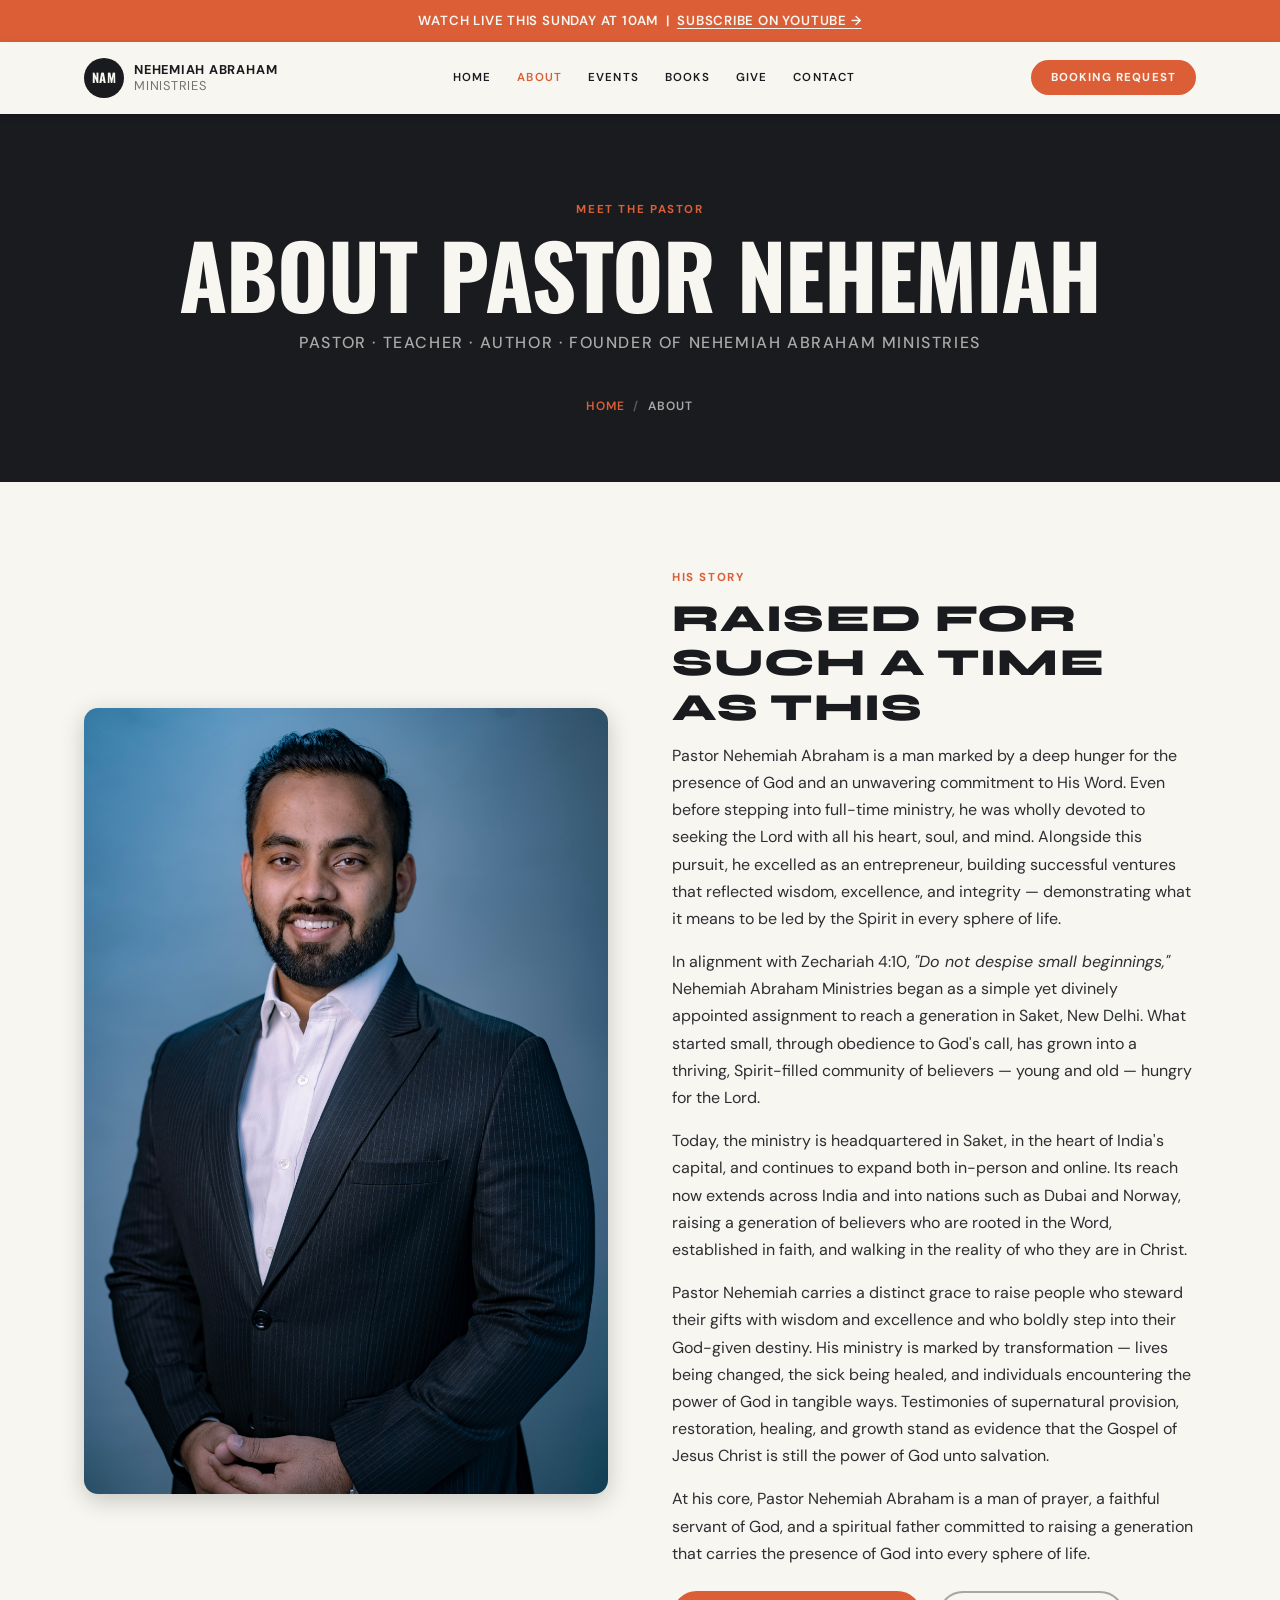
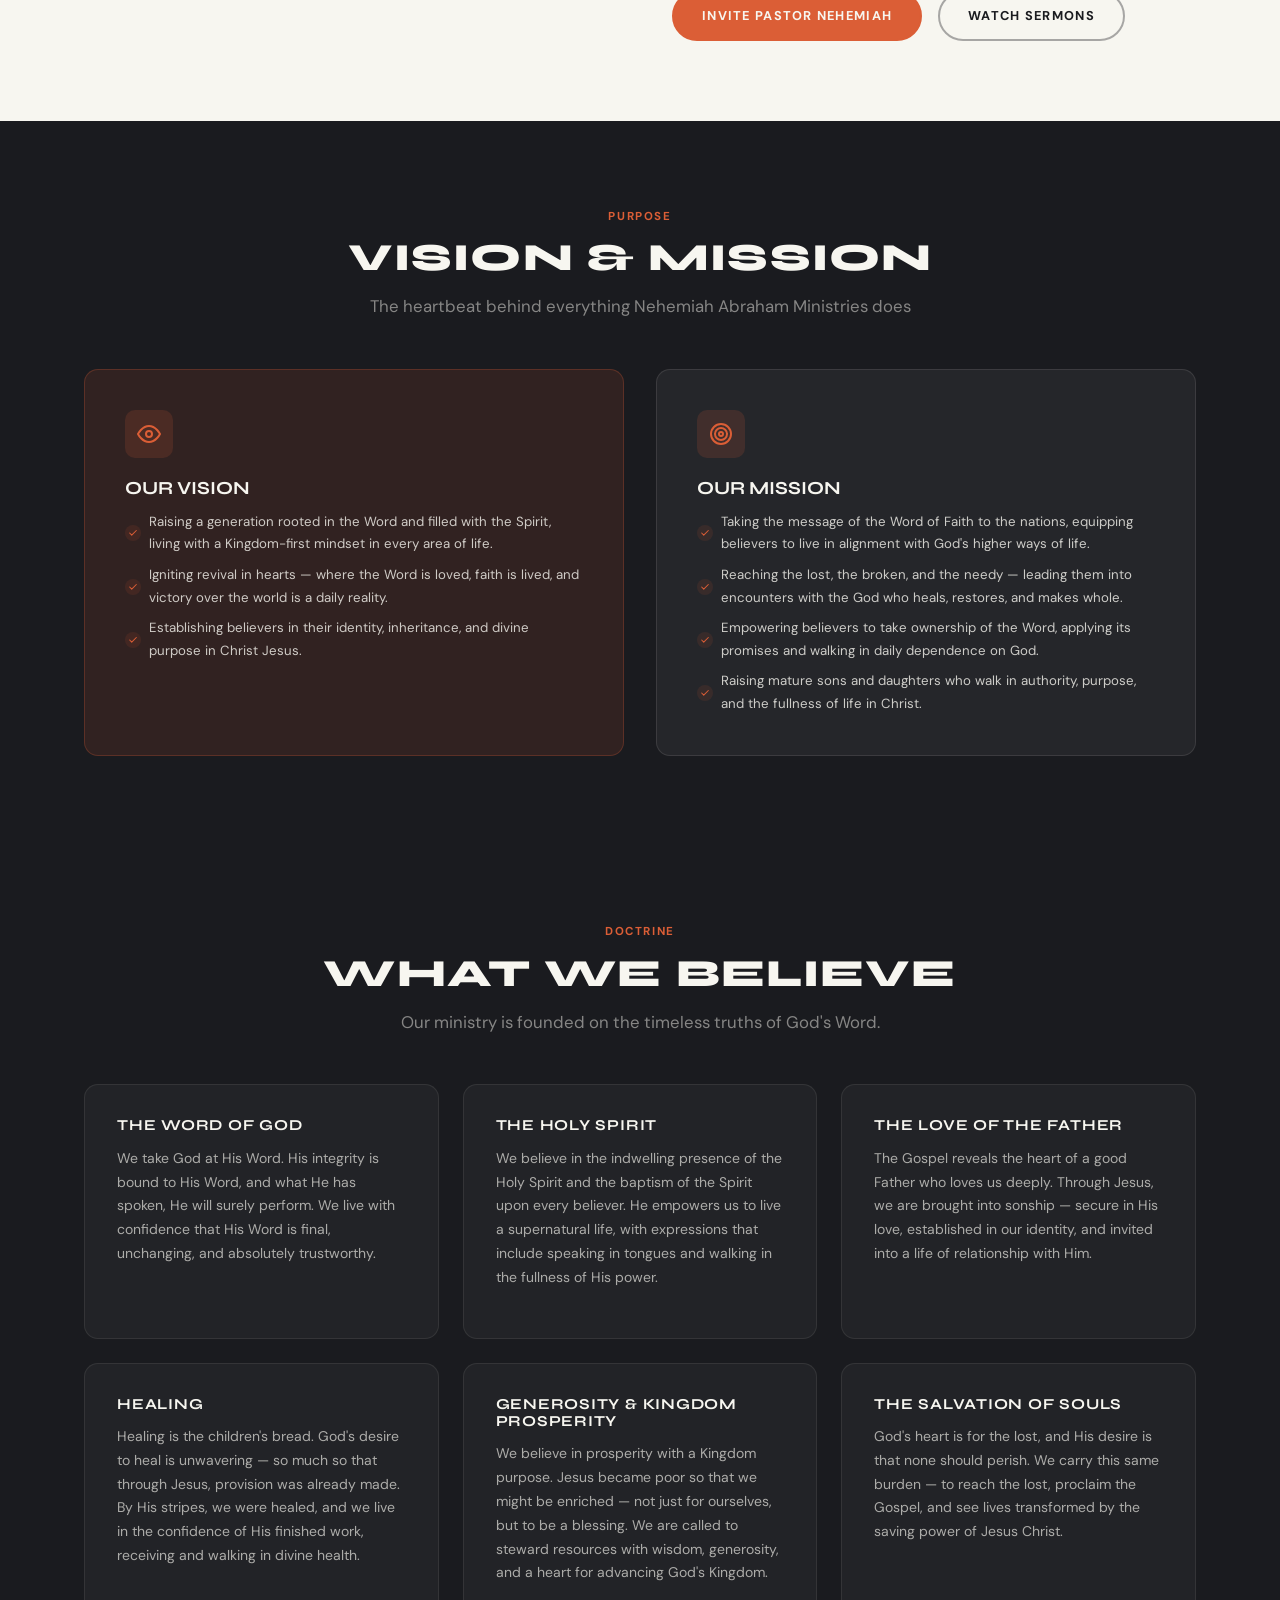
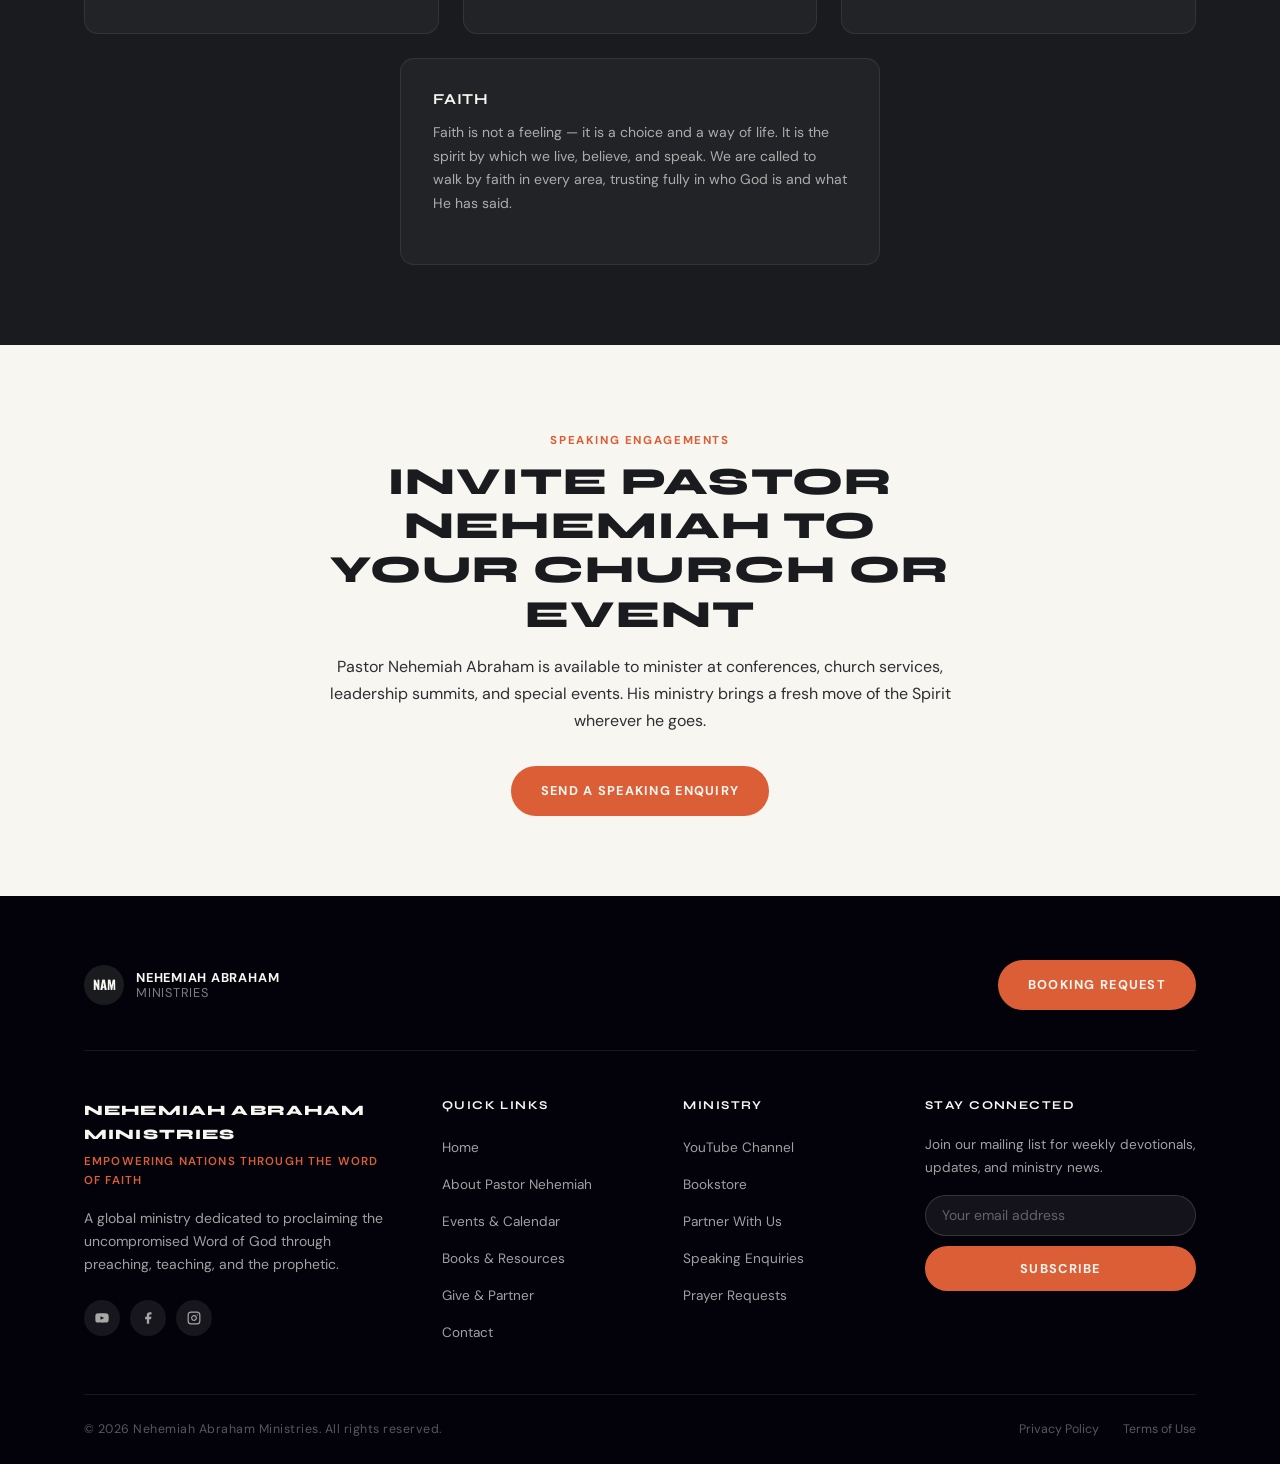
==== commit b73037f6: "Update site content, giving page, about page, and YouTube integration - Replace monthly giving tiers" ====
--- a/about.html
+++ b/about.html
@@ -74,19 +74,17 @@
 
           <div>
             <span class="label-tag">His Story</span>
-            <h2 style="color:var(--dark);margin-bottom:0.75rem;">Raised Up for Such a Time as This</h2>
-
-            <p>From the earliest days of his faith, Pastor Nehemiah Abraham knew he had been called to something beyond the ordinary. Born with a hunger for the presence of God, he encountered the prophetic anointing at a young age — an encounter that would shape the entire trajectory of his life and ministry.</p>
-
-            <p>Over more than a decade of faithful service, Pastor Nehemiah has built a ministry that stands on an uncompromising commitment to the Word of God. His preaching is marked by clarity, depth, and a burning prophetic edge that challenges believers to step into everything God has for them — not tomorrow, but today.</p>
-
-            <p>His heart for the nations has taken him across the globe — from India to Africa, from Southeast Asia to North America. Everywhere he goes, the same result follows: lives are transformed, the sick are healed, the bound are set free, and the lost are found. Pastor Nehemiah firmly believes that the Gospel of Jesus Christ is still the power of God unto salvation for every person who believes.</p>
-
-            <p>As a church planter, Pastor Nehemiah has a deep passion for establishing strong, Spirit-filled communities of believers who are rooted in the Word and empowered by the Holy Spirit. His vision is to see a generation of believers who do not merely attend church, but who carry the church — the presence of God — wherever they go.</p>
-
-            <p>As an author, Pastor Nehemiah has penned several books that have equipped thousands of believers in the areas of prophetic ministry, faith, and Kingdom living. His writing carries the same anointing as his preaching — it is not merely inspirational, it is transformational.</p>
-
-            <p>Above all, Pastor Nehemiah Abraham is a man of prayer, a servant of God, and a father in the faith — deeply committed to the people God has placed in his life and to the mission he has been entrusted with.</p>
+            <h2 style="color:var(--dark);margin-bottom:0.75rem;">Raised for Such a Time as This</h2>
+
+            <p>Pastor Nehemiah Abraham is a man marked by a deep hunger for the presence of God and an unwavering commitment to His Word. Even before stepping into full-time ministry, he was wholly devoted to seeking the Lord with all his heart, soul, and mind. Alongside this pursuit, he excelled as an entrepreneur, building successful ventures that reflected wisdom, excellence, and integrity — demonstrating what it means to be led by the Spirit in every sphere of life.</p>
+
+            <p>In alignment with Zechariah 4:10, <em>"Do not despise small beginnings,"</em> Nehemiah Abraham Ministries began as a simple yet divinely appointed assignment to reach a generation in Saket, New Delhi. What started small, through obedience to God's call, has grown into a thriving, Spirit-filled community of believers — young and old — hungry for the Lord.</p>
+
+            <p>Today, the ministry is headquartered in Saket, in the heart of India's capital, and continues to expand both in-person and online. Its reach now extends across India and into nations such as Dubai and Norway, raising a generation of believers who are rooted in the Word, established in faith, and walking in the reality of who they are in Christ.</p>
+
+            <p>Pastor Nehemiah carries a distinct grace to raise people who steward their gifts with wisdom and excellence and who boldly step into their God-given destiny. His ministry is marked by transformation — lives being changed, the sick being healed, and individuals encountering the power of God in tangible ways. Testimonies of supernatural provision, restoration, healing, and growth stand as evidence that the Gospel of Jesus Christ is still the power of God unto salvation.</p>
+
+            <p>At his core, Pastor Nehemiah Abraham is a man of prayer, a faithful servant of God, and a spiritual father committed to raising a generation that carries the presence of God into every sphere of life.</p>
 
             <div style="display:flex;gap:1rem;flex-wrap:wrap;margin-top:1.5rem;">
               <a href="contact.html" class="btn btn--orange">Invite Pastor Nehemiah</a>
@@ -98,25 +96,6 @@
       </div>
     </section>
 
-    <!-- ===== STATS STRIP ===== -->
-    <div class="stats-strip">
-      <div class="container">
-        <div class="stats-strip__inner">
-          <div class="stat-item">
-            <span class="stat-item__number">10+</span>
-            <span class="stat-item__label">Years in Ministry</span>
-          </div>
-          <div class="stat-item">
-            <span class="stat-item__number">20+</span>
-            <span class="stat-item__label">Nations Reached</span>
-          </div>
-          <div class="stat-item">
-            <span class="stat-item__number">1000s</span>
-            <span class="stat-item__label">Lives Transformed</span>
-          </div>
-        </div>
-      </div>
-    </div>
 
     <!-- ===== VISION & MISSION ===== -->
     <section class="section section--dark">
@@ -132,95 +111,81 @@
 
           <div class="vm-card vm-card--vision">
             <div class="vm-card__icon" aria-hidden="true">
-              <!-- Eye / vision icon -->
               <svg width="24" height="24" viewBox="0 0 24 24" fill="none" stroke="currentColor" stroke-width="2" stroke-linecap="round" stroke-linejoin="round"><path d="M1 12s4-8 11-8 11 8 11 8-4 8-11 8-11-8-11-8z"/><circle cx="12" cy="12" r="3"/></svg>
             </div>
             <h3>Our Vision</h3>
-            <p>Empowering every believer to walk in the fullness of God's purpose — living as carriers of His presence, vessels of His power, and ambassadors of His Kingdom in every sphere of society and every corner of the earth.</p>
+            <ul class="partner-benefits" style="margin-top:0.75rem;">
+              <li>Raising a generation rooted in the Word and filled with the Spirit, living with a Kingdom-first mindset in every area of life.</li>
+              <li>Igniting revival in hearts — where the Word is loved, faith is lived, and victory over the world is a daily reality.</li>
+              <li>Establishing believers in their identity, inheritance, and divine purpose in Christ Jesus.</li>
+            </ul>
           </div>
 
           <div class="vm-card vm-card--mission">
             <div class="vm-card__icon" aria-hidden="true">
-              <!-- Target / mission icon -->
               <svg width="24" height="24" viewBox="0 0 24 24" fill="none" stroke="currentColor" stroke-width="2" stroke-linecap="round" stroke-linejoin="round"><circle cx="12" cy="12" r="10"/><circle cx="12" cy="12" r="6"/><circle cx="12" cy="12" r="2"/></svg>
             </div>
             <h3>Our Mission</h3>
-            <p>Proclaiming the uncompromised Word of God through preaching, teaching, prophetic ministry, and resources — equipping the saints for the work of the ministry and mobilising a generation to fulfil the Great Commission.</p>
-          </div>
-
-        </div>
-
-      </div>
-    </section>
+            <ul class="partner-benefits" style="margin-top:0.75rem;">
+              <li>Taking the message of the Word of Faith to the nations, equipping believers to live in alignment with God's higher ways of life.</li>
+              <li>Reaching the lost, the broken, and the needy — leading them into encounters with the God who heals, restores, and makes whole.</li>
+              <li>Empowering believers to take ownership of the Word, applying its promises and walking in daily dependence on God.</li>
+              <li>Raising mature sons and daughters who walk in authority, purpose, and the fullness of life in Christ.</li>
+            </ul>
+          </div>
+
+        </div>
+
+      </div>
+    </section>
+
 
     <!-- ===== WHAT WE BELIEVE ===== -->
     <section class="section section--dark">
       <div class="container">
-
         <div class="section__header">
           <span class="label-tag">Doctrine</span>
           <h2 style="color:var(--cream);">What We Believe</h2>
-          <p style="color:var(--muted);">Our ministry is founded on the timeless truths of God's Word</p>
-        </div>
-
-        <div class="doctrine-grid">
-
-          <div class="doctrine-card">
-            <div class="doctrine-card__icon" aria-hidden="true">
-              <!-- Open book -->
-              <svg viewBox="0 0 24 24" fill="none" stroke="currentColor" stroke-width="2" stroke-linecap="round" stroke-linejoin="round"><path d="M2 3h6a4 4 0 0 1 4 4v14a3 3 0 0 0-3-3H2z"/><path d="M22 3h-6a4 4 0 0 0-4 4v14a3 3 0 0 1 3-3h7z"/></svg>
-            </div>
-            <h4>The Word of God</h4>
-            <p>We believe the Bible is the inspired, infallible, and authoritative Word of God — the final standard for all matters of faith and conduct.</p>
-          </div>
-
-          <div class="doctrine-card">
-            <div class="doctrine-card__icon" aria-hidden="true">
-              <!-- Cross -->
-              <svg viewBox="0 0 24 24" fill="none" stroke="currentColor" stroke-width="2" stroke-linecap="round" stroke-linejoin="round"><line x1="12" y1="2" x2="12" y2="22"/><line x1="4" y1="8" x2="20" y2="8"/></svg>
-            </div>
-            <h4>Salvation</h4>
-            <p>We believe in the death, burial, and resurrection of Jesus Christ, and that salvation comes by grace through faith in Him alone.</p>
-          </div>
-
-          <div class="doctrine-card">
-            <div class="doctrine-card__icon" aria-hidden="true">
-              <!-- Flame -->
-              <svg viewBox="0 0 24 24" fill="none" stroke="currentColor" stroke-width="2" stroke-linecap="round" stroke-linejoin="round"><path d="M8.5 14.5A2.5 2.5 0 0 0 11 12c0-1.38-.5-2-1-3-1.072-2.143-.224-4.054 2-6 .5 2.5 2 4.9 4 6.5 2 1.6 3 3.5 3 5.5a7 7 0 1 1-14 0c0-1.153.433-2.294 1-3a2.5 2.5 0 0 0 2.5 2.5z"/></svg>
-            </div>
-            <h4>The Holy Spirit</h4>
-            <p>We believe in the present ministry of the Holy Spirit, including the baptism of the Spirit and the operation of all His gifts in the Church today.</p>
-          </div>
-
-          <div class="doctrine-card">
-            <div class="doctrine-card__icon" aria-hidden="true">
-              <!-- Heart pulse -->
-              <svg viewBox="0 0 24 24" fill="none" stroke="currentColor" stroke-width="2" stroke-linecap="round" stroke-linejoin="round"><path d="M20.42 4.58a5.4 5.4 0 0 0-7.65 0l-.77.78-.77-.78a5.4 5.4 0 0 0-7.65 7.65l1.06 1.06L12 21.23l7.36-7.14 1.06-1.06a5.4 5.4 0 0 0 0-7.65z"/><polyline points="22 12 18 12 15 21 9 3 6 12 2 12"/></svg>
-            </div>
-            <h4>Healing</h4>
-            <p>We believe in divine healing as provided in the atonement. Jesus Christ is the same yesterday, today, and forever — He still heals the sick.</p>
-          </div>
-
-          <div class="doctrine-card">
-            <div class="doctrine-card__icon" aria-hidden="true">
-              <!-- Mic -->
-              <svg viewBox="0 0 24 24" fill="none" stroke="currentColor" stroke-width="2" stroke-linecap="round" stroke-linejoin="round"><path d="M12 1a3 3 0 0 0-3 3v8a3 3 0 0 0 6 0V4a3 3 0 0 0-3-3z"/><path d="M19 10v2a7 7 0 0 1-14 0v-2"/><line x1="12" y1="19" x2="12" y2="23"/><line x1="8" y1="23" x2="16" y2="23"/></svg>
-            </div>
-            <h4>Prophetic Ministry</h4>
-            <p>We believe in the prophetic ministry as a gift to the Body of Christ — to edify, exhort, and comfort, and to reveal God's purposes for this generation.</p>
-          </div>
-
-          <div class="doctrine-card">
-            <div class="doctrine-card__icon" aria-hidden="true">
-              <!-- Building / church -->
-              <svg viewBox="0 0 24 24" fill="none" stroke="currentColor" stroke-width="2" stroke-linecap="round" stroke-linejoin="round"><path d="M3 9l9-7 9 7v11a2 2 0 0 1-2 2H5a2 2 0 0 1-2-2z"/><polyline points="9 22 9 12 15 12 15 22"/></svg>
-            </div>
-            <h4>The Church</h4>
-            <p>We believe in the local and universal Church as the Body of Christ — called, equipped, and sent to represent God's Kingdom in the earth.</p>
-          </div>
-
-        </div>
-
+          <p style="color:var(--muted);">Our ministry is founded on the timeless truths of God's Word.</p>
+        </div>
+        <div class="principles-grid" style="--cols:3;">
+
+          <div class="principle-card">
+            <h3>The Word of God</h3>
+            <p>We take God at His Word. His integrity is bound to His Word, and what He has spoken, He will surely perform. We live with confidence that His Word is final, unchanging, and absolutely trustworthy.</p>
+          </div>
+
+          <div class="principle-card">
+            <h3>The Holy Spirit</h3>
+            <p>We believe in the indwelling presence of the Holy Spirit and the baptism of the Spirit upon every believer. He empowers us to live a supernatural life, with expressions that include speaking in tongues and walking in the fullness of His power.</p>
+          </div>
+
+          <div class="principle-card">
+            <h3>The Love of the Father</h3>
+            <p>The Gospel reveals the heart of a good Father who loves us deeply. Through Jesus, we are brought into sonship — secure in His love, established in our identity, and invited into a life of relationship with Him.</p>
+          </div>
+
+          <div class="principle-card">
+            <h3>Healing</h3>
+            <p>Healing is the children's bread. God's desire to heal is unwavering — so much so that through Jesus, provision was already made. By His stripes, we were healed, and we live in the confidence of His finished work, receiving and walking in divine health.</p>
+          </div>
+
+          <div class="principle-card">
+            <h3>Generosity &amp; Kingdom Prosperity</h3>
+            <p>We believe in prosperity with a Kingdom purpose. Jesus became poor so that we might be enriched — not just for ourselves, but to be a blessing. We are called to steward resources with wisdom, generosity, and a heart for advancing God's Kingdom.</p>
+          </div>
+
+          <div class="principle-card">
+            <h3>The Salvation of Souls</h3>
+            <p>God's heart is for the lost, and His desire is that none should perish. We carry this same burden — to reach the lost, proclaim the Gospel, and see lives transformed by the saving power of Jesus Christ.</p>
+          </div>
+
+          <div class="principle-card" style="grid-column: 1 / -1; max-width: 480px; margin: 0 auto; width: 100%;">
+            <h3>Faith</h3>
+            <p>Faith is not a feeling — it is a choice and a way of life. It is the spirit by which we live, believe, and speak. We are called to walk by faith in every area, trusting fully in who God is and what He has said.</p>
+          </div>
+
+        </div>
       </div>
     </section>
 
@@ -256,7 +221,7 @@
       <div class="footer__grid">
         <div class="footer__col">
           <p class="footer__brand-name">Nehemiah Abraham Ministries</p>
-          <p class="footer__brand-sub">Empowering Nations Through the Word</p>
+          <p class="footer__brand-sub">Empowering Nations Through the Word of Faith</p>
           <p class="footer__tagline">A global ministry dedicated to proclaiming the uncompromised Word of God through preaching, teaching, and the prophetic.</p>
           <div class="footer__social">
             <a href="https://www.youtube.com/@PastorNehemiahAbraham" target="_blank" rel="noopener" class="footer__social-link" aria-label="YouTube">
--- a/css/style.css
+++ b/css/style.css
@@ -194,6 +194,9 @@
   font-weight: 600;
   letter-spacing: 0.06em;
   text-transform: uppercase;
+  white-space: nowrap;
+  overflow: hidden;
+  text-overflow: ellipsis;
 }
 .notice-banner a {
   color: var(--cream);
@@ -212,6 +215,7 @@
   background: var(--cream);
   box-shadow: 0 1px 0 rgba(0,0,0,0.08), var(--shadow-sm);
   height: var(--nav-h);
+  isolation: isolate;
 }
 
 .navbar__inner {
@@ -448,7 +452,7 @@
   display: flex;
   gap: 0;
   white-space: nowrap;
-  animation: marquee-scroll 22s linear infinite;
+  animation: marquee-scroll 7s linear infinite;
 }
 
 .marquee-section__item {
@@ -635,6 +639,21 @@
 }
 .sermon-card__thumb--2 { background: linear-gradient(135deg, #0d4a72 0%, #1A6FA8 100%); }
 .sermon-card__thumb--3 { background: linear-gradient(135deg, #1A2332 0%, #2d7db5 100%); }
+.sermon-card__thumb--placeholder { background: rgba(247,246,240,0.06); }
+
+.sermon-card--loading .sermon-card__body { padding: 1.25rem; }
+.sermon-skeleton {
+  height: 14px;
+  background: rgba(247,246,240,0.08);
+  border-radius: 4px;
+  margin-bottom: 0.75rem;
+  animation: pulse 1.4s ease-in-out infinite;
+}
+.sermon-skeleton--short { width: 55%; }
+@keyframes pulse {
+  0%, 100% { opacity: 1; }
+  50% { opacity: 0.4; }
+}
 
 .sermon-card__thumb-text {
   position: absolute;
@@ -1591,6 +1610,23 @@
   align-items: start;
 }
 
+.partner-grid--two {
+  grid-template-columns: repeat(2, 1fr);
+  max-width: 820px;
+  margin: 0 auto;
+}
+
+.partner-card__label {
+  display: inline-block;
+  font-family: var(--font-body);
+  font-size: 0.65rem;
+  font-weight: 700;
+  text-transform: uppercase;
+  letter-spacing: 0.12em;
+  color: var(--orange);
+  margin-bottom: 0.5rem;
+}
+
 .partner-card {
   background: #fff;
   border: 1.5px solid rgba(3,2,11,0.1);
@@ -1667,6 +1703,10 @@
 .partner-benefits li {
   font-size: 0.83rem;
   color: var(--body-text);
+}
+
+.vm-card .partner-benefits li {
+  color: rgba(247,246,240,0.8);
   display: flex;
   align-items: center;
   gap: 0.5rem;
@@ -1689,6 +1729,12 @@
   display: grid;
   grid-template-columns: repeat(4, 1fr);
   gap: 1.25rem;
+}
+
+.give-methods--two {
+  grid-template-columns: repeat(2, 1fr);
+  max-width: 820px;
+  margin: 0 auto;
 }
 
 .give-method {
@@ -2402,8 +2448,8 @@
 @media (max-width: 768px) {
   .navbar__nav {
     display: none;
-    position: fixed;
-    top: var(--nav-h);
+    position: absolute;
+    top: 100%;
     left: 0;
     right: 0;
     background: var(--cream);
@@ -2415,7 +2461,7 @@
   }
   .navbar__nav.is-open { display: flex; }
   .navbar__nav a { font-size: 0.9rem; padding: 0.75rem 1rem; }
-  .navbar__hamburger { display: flex; }
+  .navbar__hamburger { display: flex; margin-left: auto; }
   .navbar__cta { display: none; }
 
   .hero {
@@ -2427,8 +2473,8 @@
     aspect-ratio: 4/3;
   }
   .hero__image-col::before { display: none; }
-  .hero__content { padding-right: 0; padding-block: 3rem; }
-  .hero__stacked .line-display { font-size: clamp(3rem, 16vw, 6rem); }
+  .hero__content { padding-inline: 1.25rem; padding-block: 3rem; overflow: hidden; }
+  .hero__stacked .line-display { font-size: clamp(2.5rem, 11vw, 5rem); }
 
   .about-split { grid-template-columns: 1fr; gap: 2rem; }
   .sermons-grid { grid-template-columns: 1fr; }
@@ -2455,7 +2501,7 @@
   .doctrine-grid { grid-template-columns: 1fr; }
   .stats-strip__inner { grid-template-columns: 1fr; }
   .hero__actions { flex-direction: column; align-items: flex-start; }
-  .hero__stacked .line-display { font-size: clamp(2.75rem, 18vw, 5rem); }
+  .hero__stacked .line-display { font-size: clamp(2.25rem, 10.5vw, 4.5rem); }
   .event-card { grid-template-columns: 1fr; }
   .event-card__date { width: fit-content; }
   .booking-intro-grid { grid-template-columns: 1fr; }
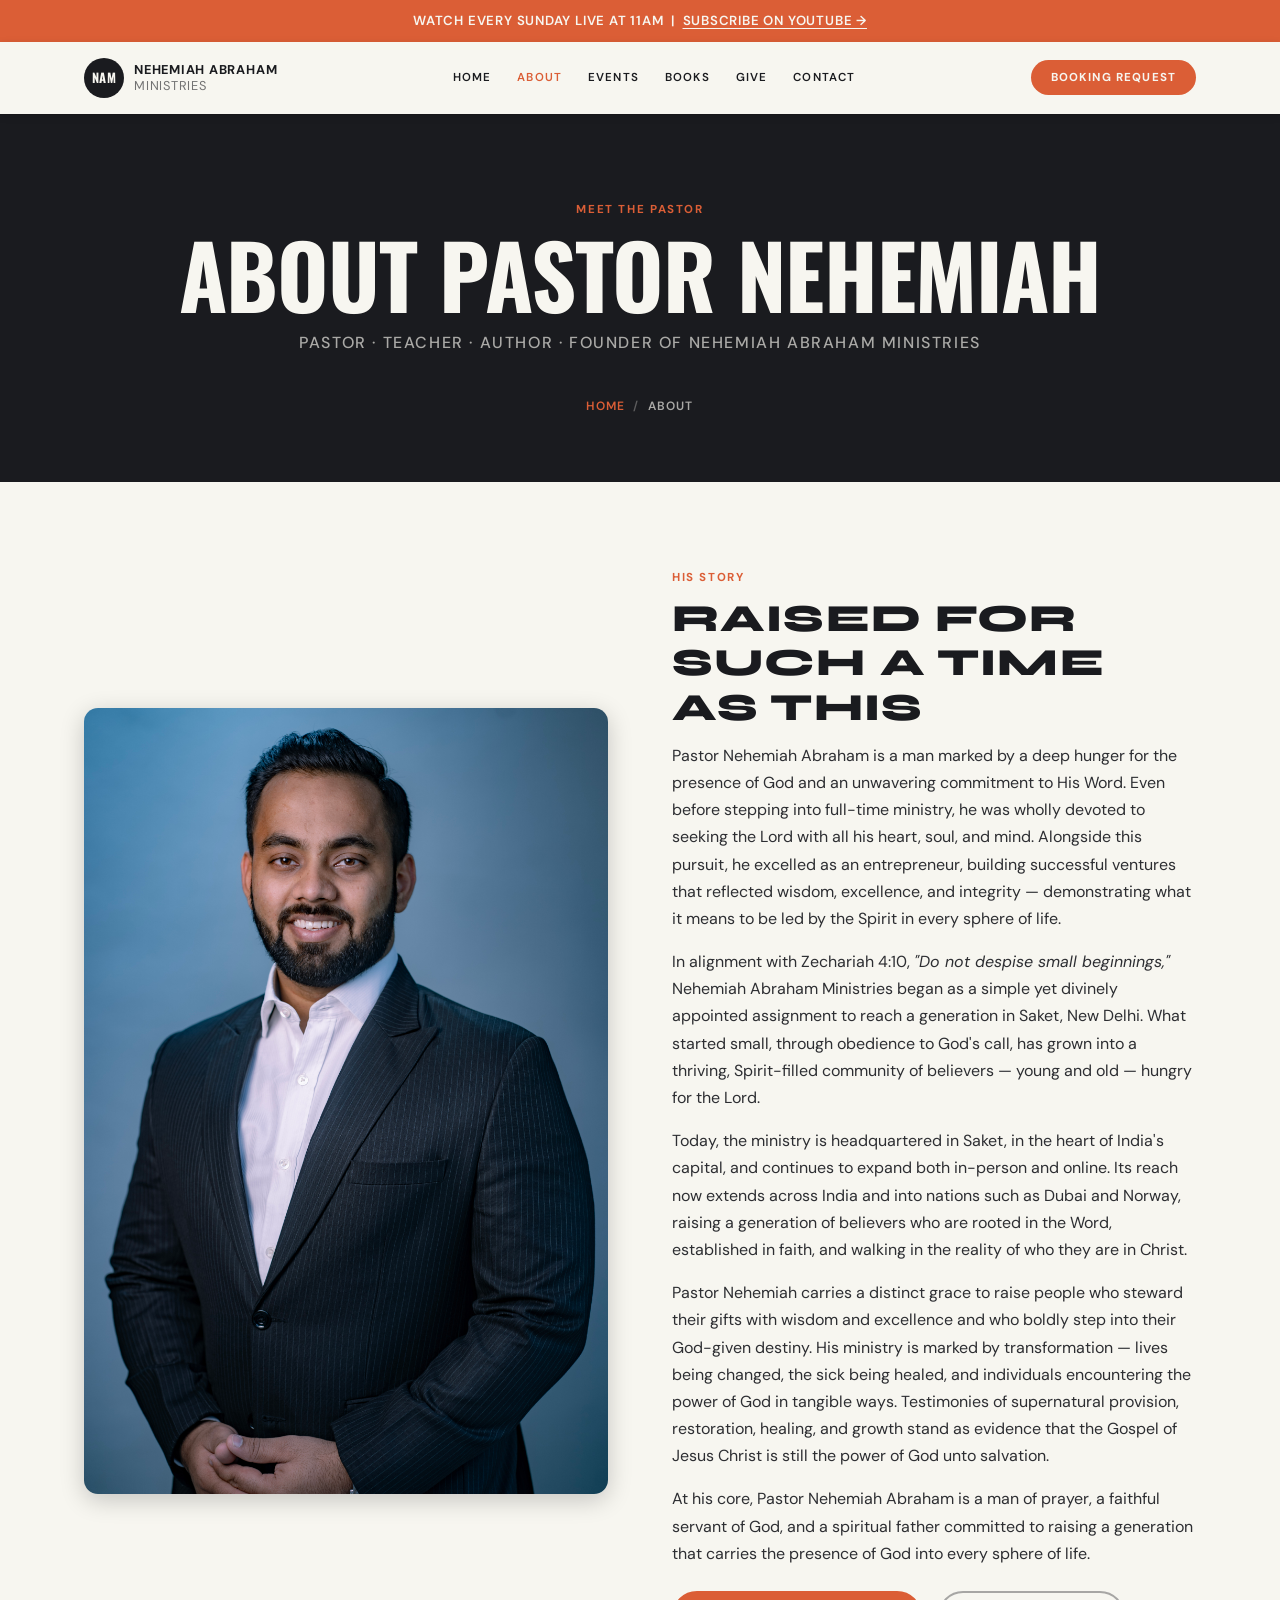
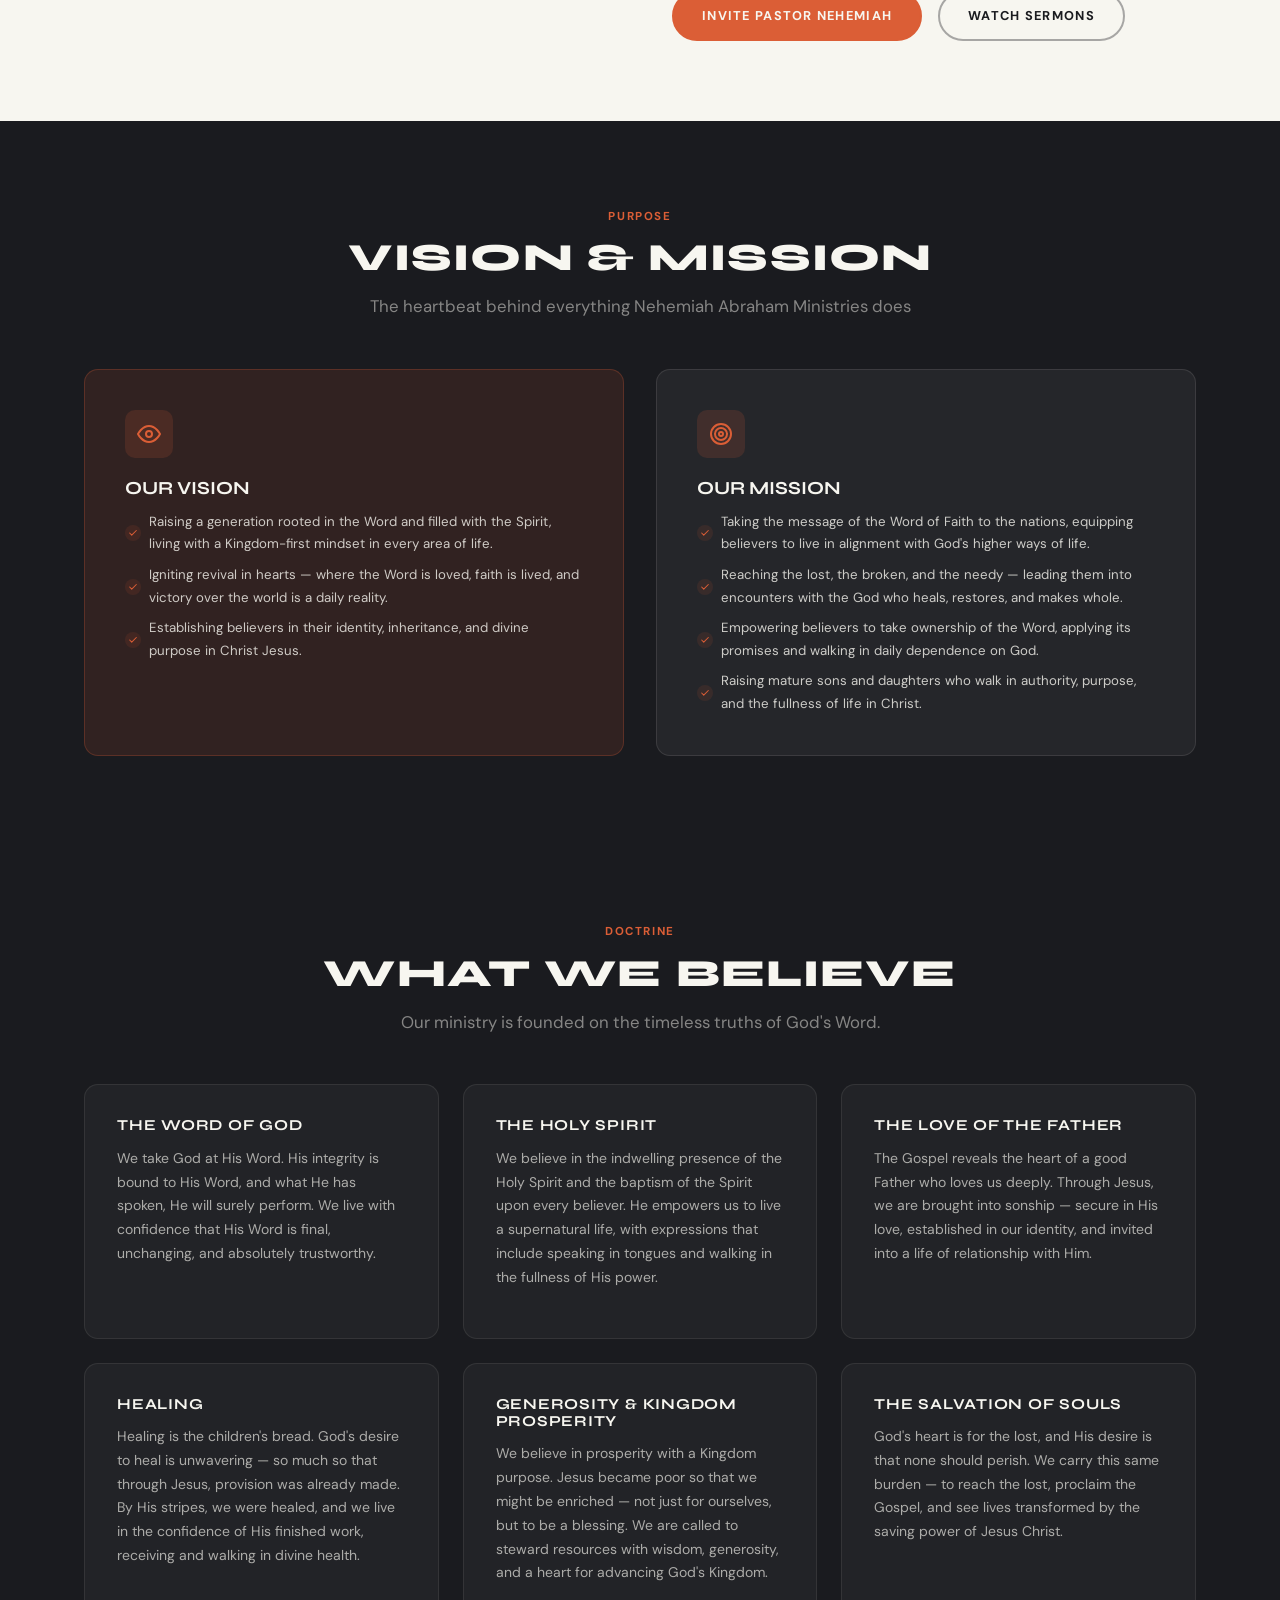
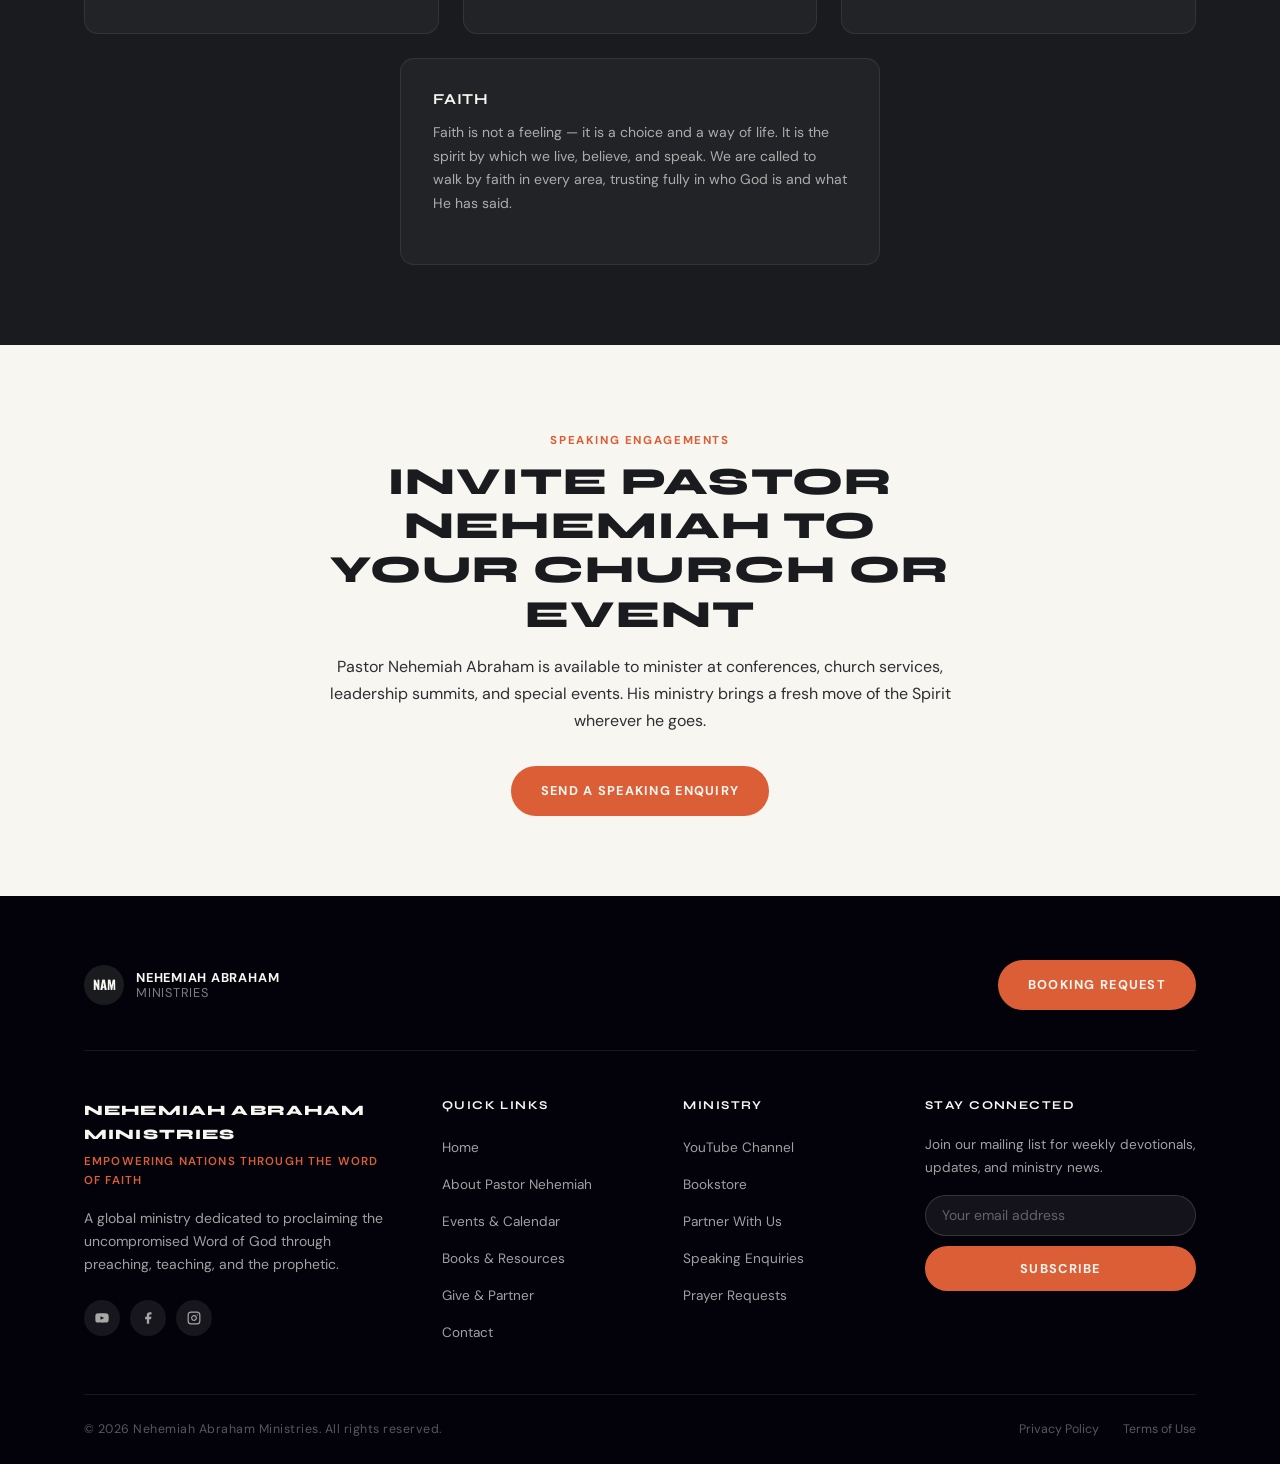
==== commit a98ab14a: "Update notice banner to 11AM across all pages Co-Authored-By: Claude Sonnet 4.6 <noreply@anthropic.c" ====
--- a/about.html
+++ b/about.html
@@ -16,7 +16,7 @@
 
   <!-- ===== NOTICE BANNER ===== -->
   <div class="notice-banner">
-    Watch LIVE this Sunday at 10AM &nbsp;|&nbsp;
+    Watch every Sunday LIVE at 11AM &nbsp;|&nbsp;
     <a href="https://www.youtube.com/@PastorNehemiahAbraham" target="_blank" rel="noopener">Subscribe on YouTube &rarr;</a>
   </div>
 
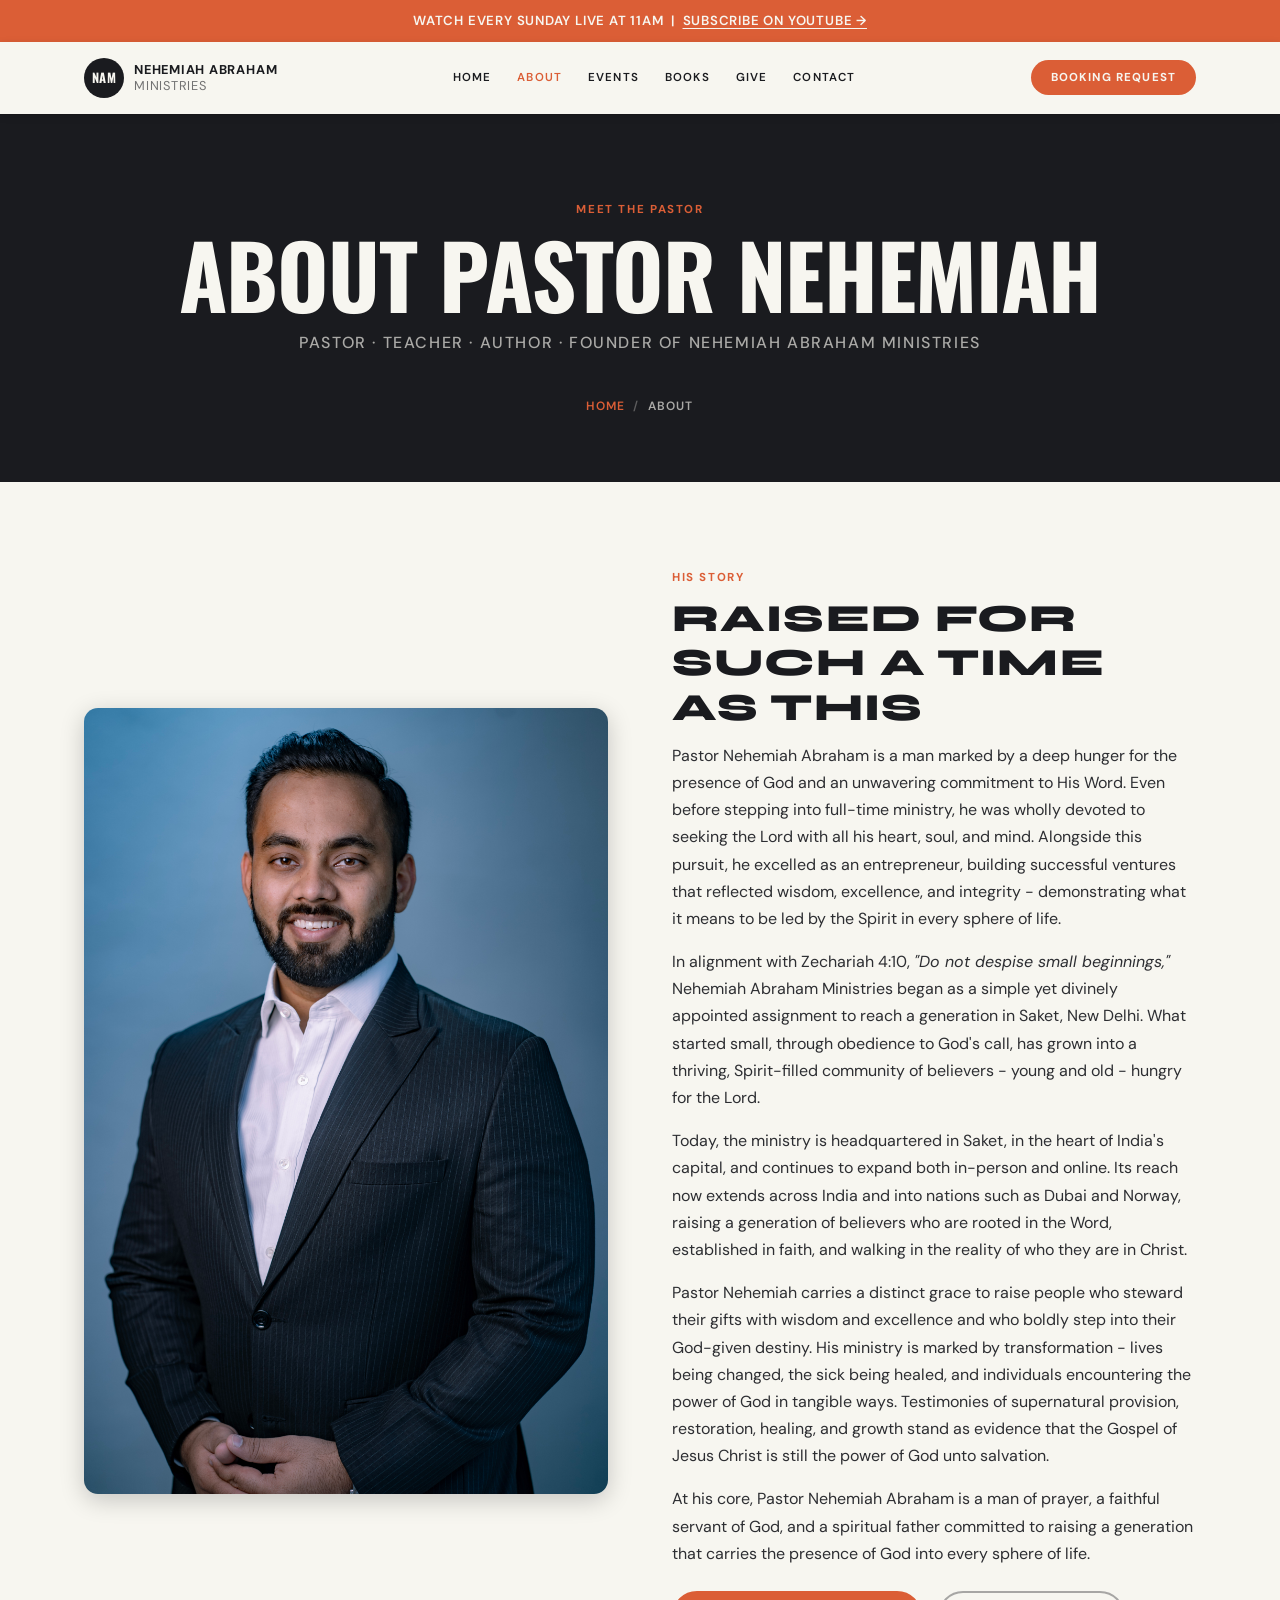
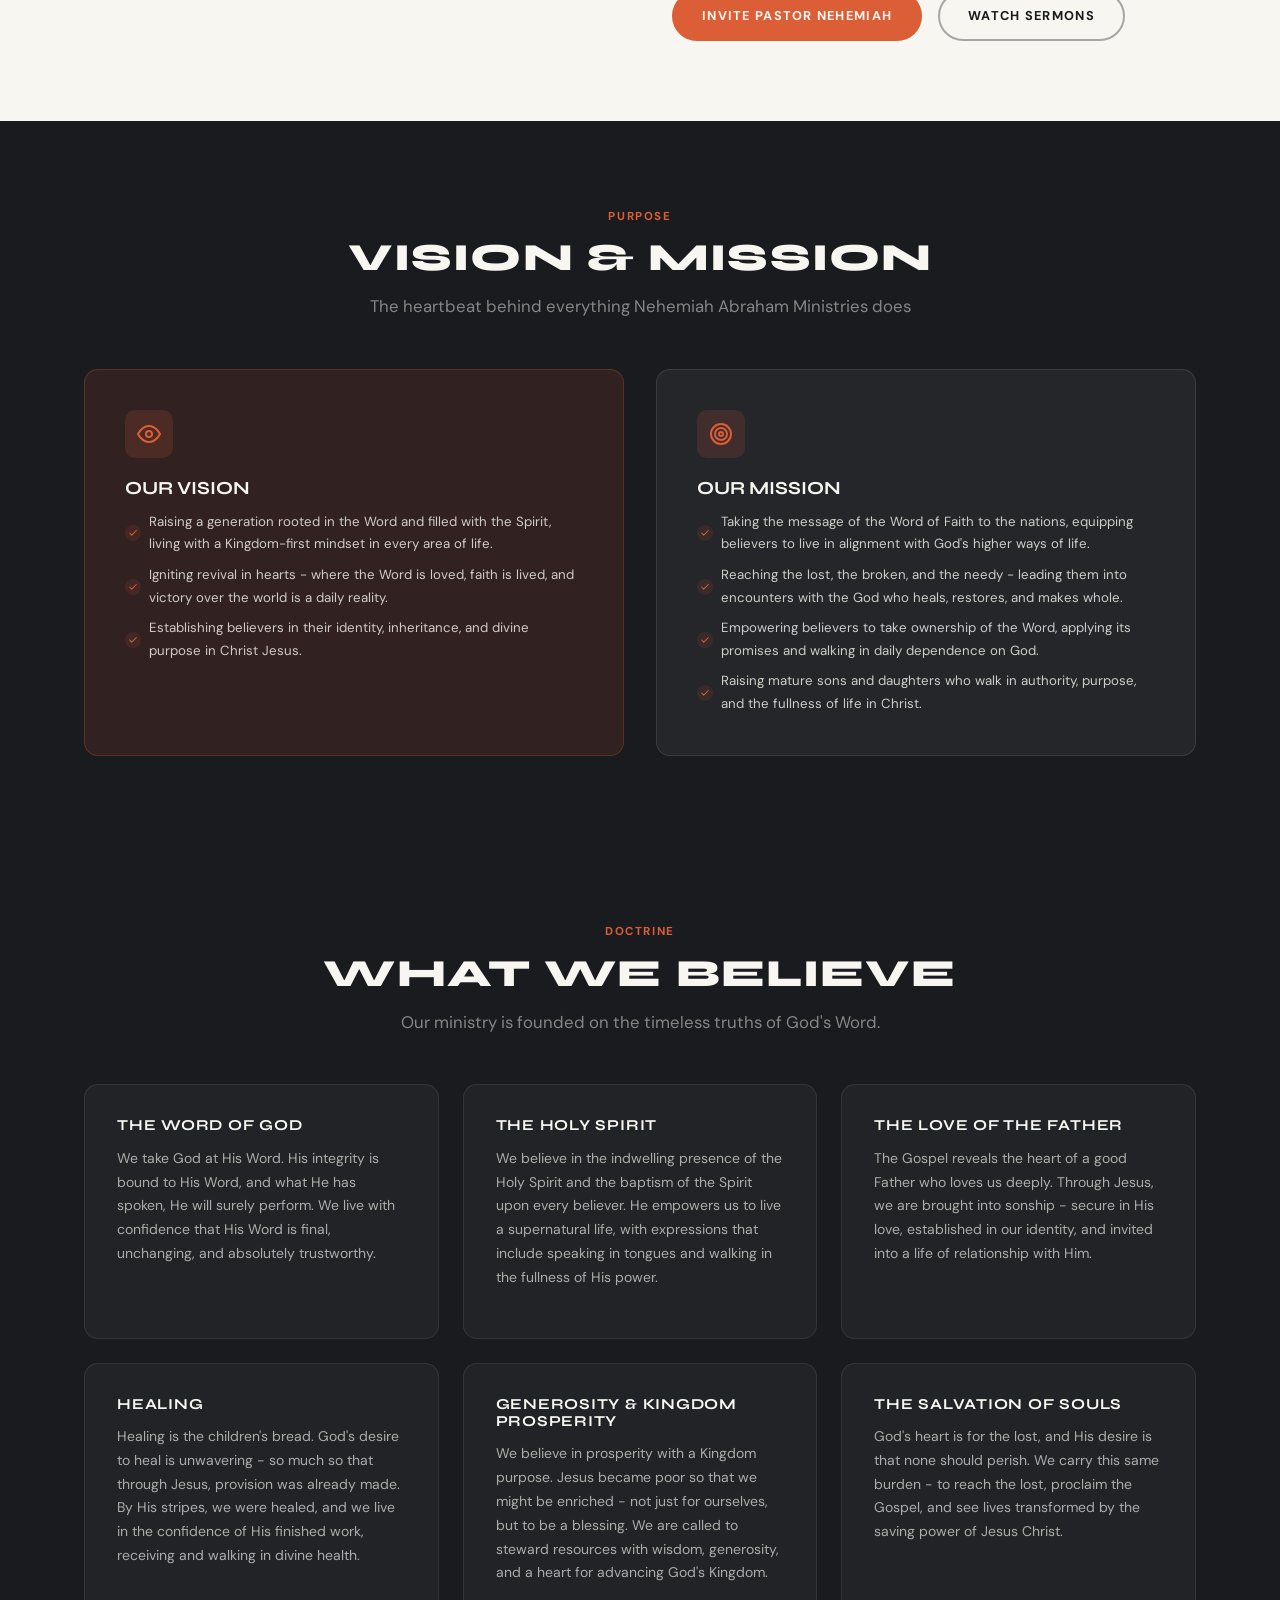
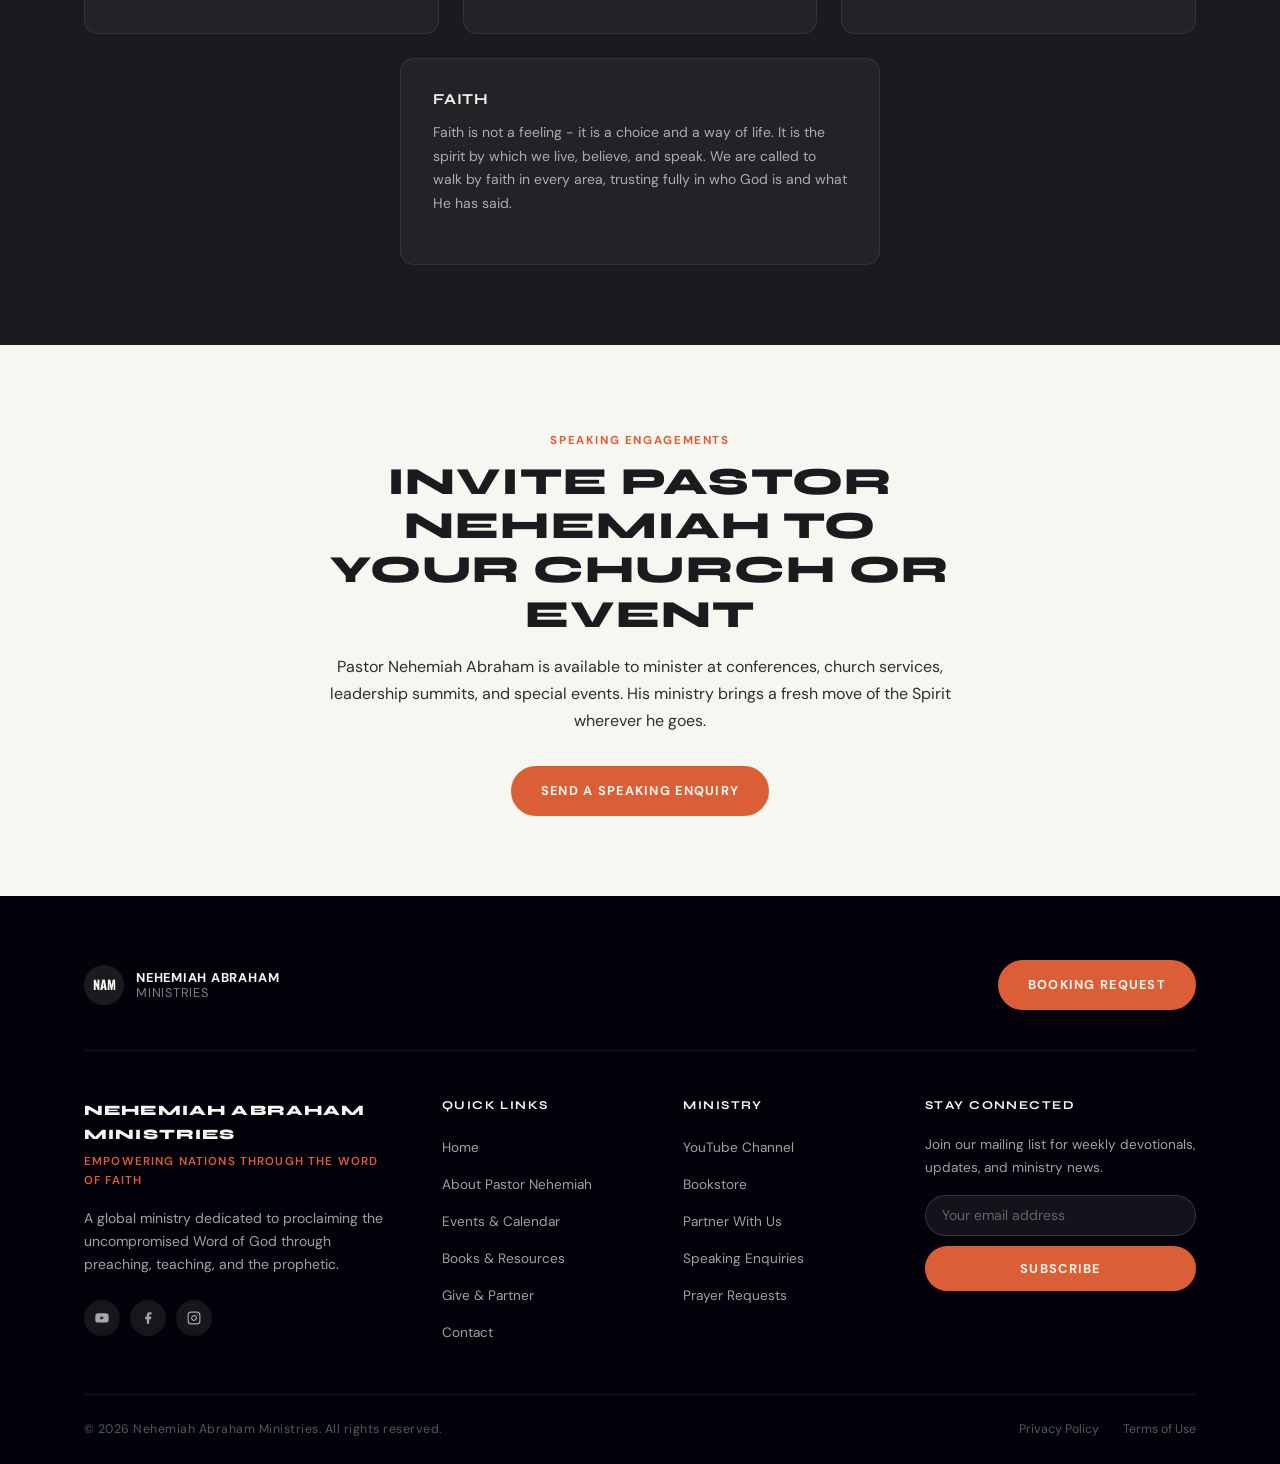
==== commit b03f93a7: "Update notice banner time and fix marquee speed across breakpoints - Change announcement bar from 10" ====
--- a/about.html
+++ b/about.html
@@ -3,7 +3,7 @@
 <head>
   <meta charset="UTF-8" />
   <meta name="viewport" content="width=device-width, initial-scale=1.0" />
-  <meta name="description" content="Learn about Pastor Nehemiah Abraham — pastor, teacher, author, and founder of Nehemiah Abraham Ministries." />
+  <meta name="description" content="Learn about Pastor Nehemiah Abraham - pastor, teacher, author, and founder of Nehemiah Abraham Ministries." />
   <title>About Pastor Nehemiah Abraham | Nehemiah Abraham Ministries</title>
   <link rel="preconnect" href="https://fonts.googleapis.com" />
   <link rel="preconnect" href="https://fonts.gstatic.com" crossorigin />
@@ -76,13 +76,13 @@
             <span class="label-tag">His Story</span>
             <h2 style="color:var(--dark);margin-bottom:0.75rem;">Raised for Such a Time as This</h2>
 
-            <p>Pastor Nehemiah Abraham is a man marked by a deep hunger for the presence of God and an unwavering commitment to His Word. Even before stepping into full-time ministry, he was wholly devoted to seeking the Lord with all his heart, soul, and mind. Alongside this pursuit, he excelled as an entrepreneur, building successful ventures that reflected wisdom, excellence, and integrity — demonstrating what it means to be led by the Spirit in every sphere of life.</p>
-
-            <p>In alignment with Zechariah 4:10, <em>"Do not despise small beginnings,"</em> Nehemiah Abraham Ministries began as a simple yet divinely appointed assignment to reach a generation in Saket, New Delhi. What started small, through obedience to God's call, has grown into a thriving, Spirit-filled community of believers — young and old — hungry for the Lord.</p>
+            <p>Pastor Nehemiah Abraham is a man marked by a deep hunger for the presence of God and an unwavering commitment to His Word. Even before stepping into full-time ministry, he was wholly devoted to seeking the Lord with all his heart, soul, and mind. Alongside this pursuit, he excelled as an entrepreneur, building successful ventures that reflected wisdom, excellence, and integrity - demonstrating what it means to be led by the Spirit in every sphere of life.</p>
+
+            <p>In alignment with Zechariah 4:10, <em>"Do not despise small beginnings,"</em> Nehemiah Abraham Ministries began as a simple yet divinely appointed assignment to reach a generation in Saket, New Delhi. What started small, through obedience to God's call, has grown into a thriving, Spirit-filled community of believers - young and old - hungry for the Lord.</p>
 
             <p>Today, the ministry is headquartered in Saket, in the heart of India's capital, and continues to expand both in-person and online. Its reach now extends across India and into nations such as Dubai and Norway, raising a generation of believers who are rooted in the Word, established in faith, and walking in the reality of who they are in Christ.</p>
 
-            <p>Pastor Nehemiah carries a distinct grace to raise people who steward their gifts with wisdom and excellence and who boldly step into their God-given destiny. His ministry is marked by transformation — lives being changed, the sick being healed, and individuals encountering the power of God in tangible ways. Testimonies of supernatural provision, restoration, healing, and growth stand as evidence that the Gospel of Jesus Christ is still the power of God unto salvation.</p>
+            <p>Pastor Nehemiah carries a distinct grace to raise people who steward their gifts with wisdom and excellence and who boldly step into their God-given destiny. His ministry is marked by transformation - lives being changed, the sick being healed, and individuals encountering the power of God in tangible ways. Testimonies of supernatural provision, restoration, healing, and growth stand as evidence that the Gospel of Jesus Christ is still the power of God unto salvation.</p>
 
             <p>At his core, Pastor Nehemiah Abraham is a man of prayer, a faithful servant of God, and a spiritual father committed to raising a generation that carries the presence of God into every sphere of life.</p>
 
@@ -116,7 +116,7 @@
             <h3>Our Vision</h3>
             <ul class="partner-benefits" style="margin-top:0.75rem;">
               <li>Raising a generation rooted in the Word and filled with the Spirit, living with a Kingdom-first mindset in every area of life.</li>
-              <li>Igniting revival in hearts — where the Word is loved, faith is lived, and victory over the world is a daily reality.</li>
+              <li>Igniting revival in hearts - where the Word is loved, faith is lived, and victory over the world is a daily reality.</li>
               <li>Establishing believers in their identity, inheritance, and divine purpose in Christ Jesus.</li>
             </ul>
           </div>
@@ -128,7 +128,7 @@
             <h3>Our Mission</h3>
             <ul class="partner-benefits" style="margin-top:0.75rem;">
               <li>Taking the message of the Word of Faith to the nations, equipping believers to live in alignment with God's higher ways of life.</li>
-              <li>Reaching the lost, the broken, and the needy — leading them into encounters with the God who heals, restores, and makes whole.</li>
+              <li>Reaching the lost, the broken, and the needy - leading them into encounters with the God who heals, restores, and makes whole.</li>
               <li>Empowering believers to take ownership of the Word, applying its promises and walking in daily dependence on God.</li>
               <li>Raising mature sons and daughters who walk in authority, purpose, and the fullness of life in Christ.</li>
             </ul>
@@ -162,27 +162,27 @@
 
           <div class="principle-card">
             <h3>The Love of the Father</h3>
-            <p>The Gospel reveals the heart of a good Father who loves us deeply. Through Jesus, we are brought into sonship — secure in His love, established in our identity, and invited into a life of relationship with Him.</p>
+            <p>The Gospel reveals the heart of a good Father who loves us deeply. Through Jesus, we are brought into sonship - secure in His love, established in our identity, and invited into a life of relationship with Him.</p>
           </div>
 
           <div class="principle-card">
             <h3>Healing</h3>
-            <p>Healing is the children's bread. God's desire to heal is unwavering — so much so that through Jesus, provision was already made. By His stripes, we were healed, and we live in the confidence of His finished work, receiving and walking in divine health.</p>
+            <p>Healing is the children's bread. God's desire to heal is unwavering - so much so that through Jesus, provision was already made. By His stripes, we were healed, and we live in the confidence of His finished work, receiving and walking in divine health.</p>
           </div>
 
           <div class="principle-card">
             <h3>Generosity &amp; Kingdom Prosperity</h3>
-            <p>We believe in prosperity with a Kingdom purpose. Jesus became poor so that we might be enriched — not just for ourselves, but to be a blessing. We are called to steward resources with wisdom, generosity, and a heart for advancing God's Kingdom.</p>
+            <p>We believe in prosperity with a Kingdom purpose. Jesus became poor so that we might be enriched - not just for ourselves, but to be a blessing. We are called to steward resources with wisdom, generosity, and a heart for advancing God's Kingdom.</p>
           </div>
 
           <div class="principle-card">
             <h3>The Salvation of Souls</h3>
-            <p>God's heart is for the lost, and His desire is that none should perish. We carry this same burden — to reach the lost, proclaim the Gospel, and see lives transformed by the saving power of Jesus Christ.</p>
+            <p>God's heart is for the lost, and His desire is that none should perish. We carry this same burden - to reach the lost, proclaim the Gospel, and see lives transformed by the saving power of Jesus Christ.</p>
           </div>
 
           <div class="principle-card" style="grid-column: 1 / -1; max-width: 480px; margin: 0 auto; width: 100%;">
             <h3>Faith</h3>
-            <p>Faith is not a feeling — it is a choice and a way of life. It is the spirit by which we live, believe, and speak. We are called to walk by faith in every area, trusting fully in who God is and what He has said.</p>
+            <p>Faith is not a feeling - it is a choice and a way of life. It is the spirit by which we live, believe, and speak. We are called to walk by faith in every area, trusting fully in who God is and what He has said.</p>
           </div>
 
         </div>
--- a/css/style.css
+++ b/css/style.css
@@ -452,7 +452,15 @@
   display: flex;
   gap: 0;
   white-space: nowrap;
-  animation: marquee-scroll 7s linear infinite;
+  animation: marquee-scroll 12s linear infinite;
+}
+
+@media (min-width: 768px) {
+  .marquee-section__track { animation-duration: 16s; }
+}
+
+@media (min-width: 1024px) {
+  .marquee-section__track { animation-duration: 20s; }
 }
 
 .marquee-section__item {
